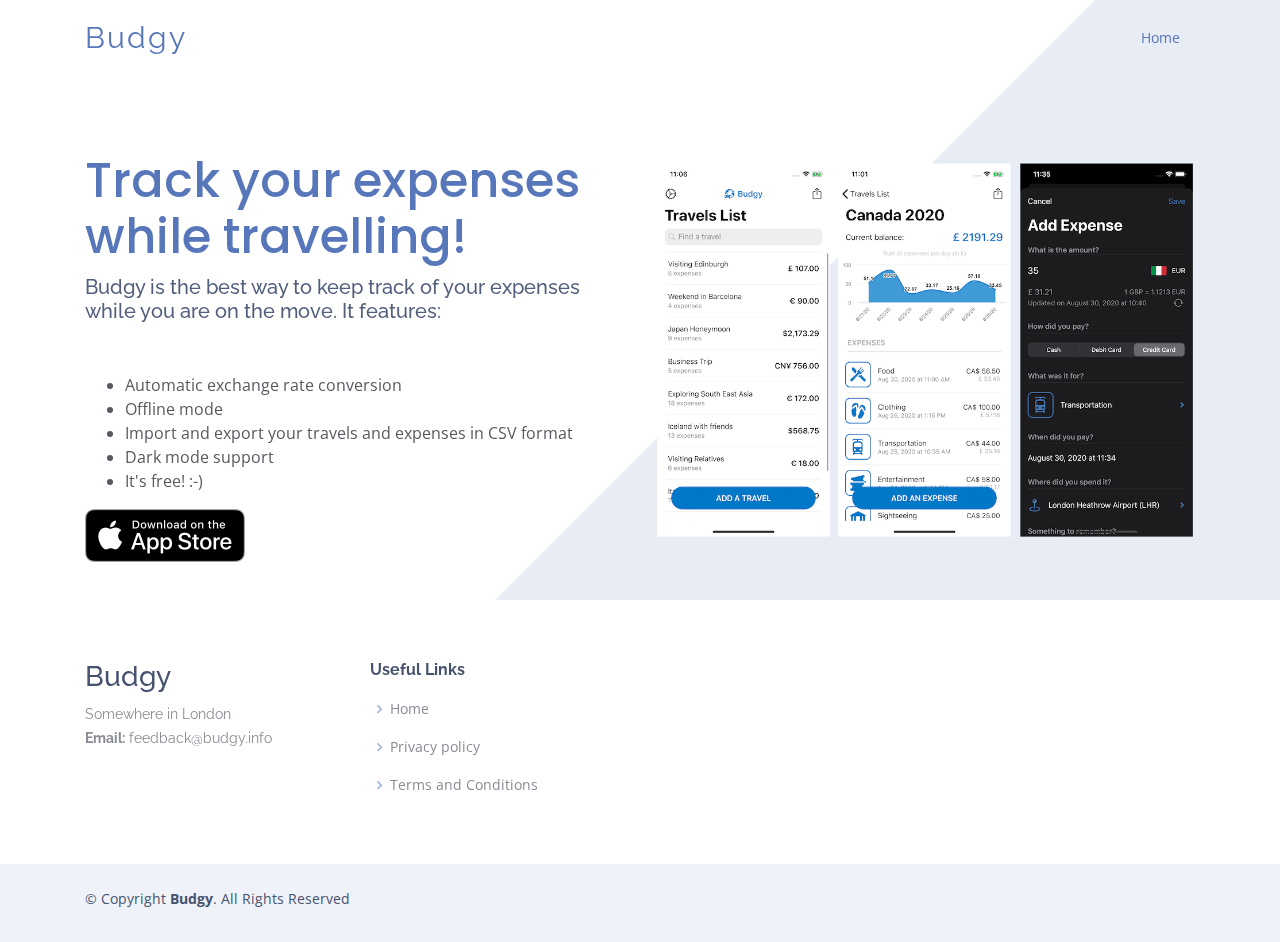
==== index.html @ 6b339374 "Initial commit" ====
<!DOCTYPE html>
<html lang="en">

<head>
  <meta charset="utf-8">
  <meta content="width=device-width, initial-scale=1.0" name="viewport">

  <title>Budgy - Index</title>
  <meta content="" name="description">
  <meta content="" name="keywords">

  <!-- Favicons -->
  <link href="assets/img/favicon.png" rel="icon">
  <link href="assets/img/apple-touch-icon.png" rel="apple-touch-icon">

  <!-- Google Fonts -->
  <link href="https://fonts.googleapis.com/css?family=Open+Sans:300,300i,400,400i,600,600i,700,700i|Raleway:300,300i,400,400i,500,500i,600,600i,700,700i|Poppins:300,300i,400,400i,500,500i,600,600i,700,700i" rel="stylesheet">

  <!-- Vendor CSS Files -->
  <link href="assets/vendor/bootstrap/css/bootstrap.min.css" rel="stylesheet">
  <link href="assets/vendor/icofont/icofont.min.css" rel="stylesheet">
  <link href="assets/vendor/boxicons/css/boxicons.min.css" rel="stylesheet">
  <link href="assets/vendor/owl.carousel/assets/owl.carousel.min.css" rel="stylesheet">
  <link href="assets/vendor/venobox/venobox.css" rel="stylesheet">
  <link href="assets/vendor/aos/aos.css" rel="stylesheet">

  <!-- Template Main CSS File -->
  <link href="assets/css/style.css" rel="stylesheet">
</head>

<body>

  <!-- ======= Header ======= -->
  <header id="header" class="fixed-top  header-transparent ">
    <div class="container d-flex align-items-center">

      <div class="logo mr-auto">
        <h1 class="text-light"><a href="index.html">Budgy</a></h1>
      </div>

      <nav class="nav-menu d-none d-lg-block">
        <ul>
          <li class="active"><a href="index.html">Home</a></li>
        </ul>
      </nav><!-- .nav-menu -->

    </div>
  </header><!-- End Header -->

  <!-- ======= Hero Section ======= -->
  <section id="hero" class="d-flex align-items-center">

    <div class="container">
      <div class="row">
        <div class="col-lg-6 d-lg-flex flex-lg-column justify-content-center align-items-stretch pt-5 pt-lg-0 order-2 order-lg-1" data-aos="fade-up">
          <div>
            <h1>Track your expenses while travelling!</h1>
            <h2>Budgy is the best way to keep track of your expenses while you are on the move. It features:</h2>
            <ul>
              <li>Automatic exchange rate conversion</li>
              <li>Offline mode</li>
              <li>Import and export your travels and expenses in CSV format</li>
              <li>Dark mode support</li>
              <li>It's free! :-)</li>
            </ul>
            <a href="https://apps.apple.com/us/app/id1457443074"><img src="assets/img/app-store.png" class="img-fluid"></a>
          </div>
        </div>
        <div class="col-lg-6 d-lg-flex flex-lg-column align-items-stretch order-1 order-lg-2" data-aos="fade-up">
          <img src="assets/img/hero.png" class="img-fluid" alt="">
        </div>
      </div>
    </div>

  </section><!-- End Hero -->

  <!-- ======= Footer ======= -->
  <footer id="footer">
    <div class="footer-top">
      <div class="container">
        <div class="row">

          <div class="col-lg-3 col-md-6 footer-contact" data-aos="fade-up">
            <h3>Budgy</h3>
            <p>
              Somewhere in London <br>
              <strong>Email:</strong> feedback@budgy.info<br>
            </p>
          </div>

          <div class="col-lg-3 col-md-6 footer-links" data-aos="fade-up" data-aos-delay="100">
            <h4>Useful Links</h4>
            <ul>
              <li><i class="bx bx-chevron-right"></i> <a href="#">Home</a></li>
              <li><i class="bx bx-chevron-right"></i> <a href="./privacy.html">Privacy policy</a></li>
              <li><i class="bx bx-chevron-right"></i> <a href="./terms.html">Terms and Conditions</a></li>
            </ul>
          </div>

        </div>
      </div>
    </div>

    <div class="container py-4">
      <div class="copyright">
        &copy; Copyright <strong><span>Budgy</span></strong>. All Rights Reserved
      </div>
    </div>
  </footer><!-- End Footer -->

  <a href="#" class="back-to-top"><i class="icofont-simple-up"></i></a>

  <!-- Vendor JS Files -->
  <script src="assets/vendor/jquery/jquery.min.js"></script>
  <script src="assets/vendor/bootstrap/js/bootstrap.bundle.min.js"></script>
  <script src="assets/vendor/jquery.easing/jquery.easing.min.js"></script>
  <script src="assets/vendor/php-email-form/validate.js"></script>
  <script src="assets/vendor/owl.carousel/owl.carousel.min.js"></script>
  <script src="assets/vendor/venobox/venobox.min.js"></script>
  <script src="assets/vendor/aos/aos.js"></script>

  <!-- Template Main JS File -->
  <script src="assets/js/main.js"></script>

</body>

</html>
---- assets/vendor/venobox/venobox.css ----
/* ------ venobox.css --------*/
.vbox-overlay *, .vbox-overlay *:before, .vbox-overlay *:after{
    -webkit-backface-visibility: hidden;
    -webkit-box-sizing:border-box;
    -moz-box-sizing:border-box;
    box-sizing:border-box;
}
.vbox-overlay * { 
    -webkit-backface-visibility: visible;
    backface-visibility: visible;
}
.vbox-overlay{
    display: -webkit-flex;
    display: flex;
    -webkit-flex-direction: column;
    flex-direction: column;
    -webkit-justify-content: center;
    justify-content: center;
    -webkit-align-items: center;
    align-items: center;
    position: fixed;
    left: 0;
    top: 0;
    bottom: 0;
    right: 0;
    z-index: 999999;
}

/* ----- navigation ----- */
.vbox-title{
    width: 100%;
    height: 40px;
    float: left;
    text-align: center;
    line-height: 28px;
    font-size: 12px;
    padding: 6px 50px;
    overflow: hidden;
    position: fixed;
    display: none;
    left: 0;
    z-index: 89;
}
.vbox-close{
    cursor: pointer;
    position: fixed;
    top: -1px;
    right: 0;
    width: 50px;
    height: 40px;
    padding: 6px;
    display: block;
    background-position:10px center;
    overflow: hidden;
    font-size: 24px;
    line-height: 1;
    text-align: center;
    z-index: 99;
}
.vbox-left{
    cursor: pointer;
    position: fixed;
    left: 0;
    height: 40px;
    overflow: hidden;
    line-height: 28px;
    font-size: 12px;
    z-index: 99;
    display: flex;
    align-items:center;
}
.vbox-num{
    display: inline-block;
    margin: 6px 0 6px 15px;
}
/* ----- Social share ----- */
.vbox-share{
    line-height: 28px;
    font-size: 12px;
    overflow: hidden;
    position: fixed;
    left: 0;
    z-index: 98;
    display: flex;
    align-items:center;
    justify-content: center;
    width: 100%;
    text-align: center;
}
.vbox-share svg{
    max-height: 28px;
    width: 28px;
    z-index: 10;
    margin-left: 12px;
    margin-top: 6px;
    margin-bottom: 6px;
    vertical-align: middle;
}


/* ----- navigation ARROWS ----- */
.vbox-next, .vbox-prev{
    position: fixed;
    top: 50%;
    margin-top: -15px;
    overflow: hidden;
    cursor: pointer;
    display: block;
    width: 45px;
    height: 45px;
    z-index: 99;
}
.vbox-next span, .vbox-prev span{
    position: relative;
    width: 20px;
    height: 20px;
    border: 2px solid transparent;
    border-top-color: #B6B6B6;
    border-right-color: #B6B6B6;
    text-indent: -100px;
    position: absolute;
    top: 8px;
    display: block;
}
.vbox-prev{
    left: 15px;
}
.vbox-next{
    right: 15px;
}
.vbox-prev span{
    left: 10px;
    -ms-transform: rotate(-135deg);
    -webkit-transform: rotate(-135deg);
    transform: rotate(-135deg);
}
.vbox-next span{
    -ms-transform: rotate(45deg);
    -webkit-transform: rotate(45deg);
    transform: rotate(45deg);
    right: 10px;
}
/* ------- inline window ------ */
.vbox-inline{
    width: 420px;
    height: 315px;
    height: 70vh;
    padding: 10px;
    background: #fff;
    margin: 0 auto;
    overflow: auto;
    text-align: left;
}
/* ------- Video & iFrames window ------ */
.venoframe{
    max-width: 100%;
    width: 100%;
    border: none;
    width: 100%;
    height: 260px;
    height: 70vh;
}
.venoframe.vbvid{
    height: 260px;
}
@media (min-width: 768px) {
    .venoframe, .vbox-inline{
        width: 90%;
        height: 360px;
        height: 70vh;
    }
    .venoframe.vbvid{
        width: 640px;
        height: 360px;
    }
}
@media (min-width: 992px) {
    .venoframe, .vbox-inline{
        max-width: 1200px;
        width: 80%;
        height: 540px;
        height: 70vh;
    }
    .venoframe.vbvid{
        width: 960px;
        height: 540px;
    }
}
/* 
Please do NOT edit this part! 
or at least read this note: http://i.imgur.com/7C0ws9e.gif
*/
.vbox-open{
    overflow: hidden;
}
.vbox-container{
    position: absolute;
    left: 0;
    right: 0;
    top: 0;
    bottom: 0;
    overflow-x: hidden;
    overflow-y: scroll;
    overflow-scrolling: touch;
    -webkit-overflow-scrolling: touch;
    z-index: 20;
    max-height: 100%;

}

.vbox-content{
    text-align: center;
    float: left;
    width: 100%;
    position: relative;
    overflow: hidden;
    padding: 20px 4%;
}
.vbox-container img{
    max-width: 100%;
    height: auto;
}
.vbox-figlio{
    box-shadow: 0 0 12px rgba(0,0,0,0.19), 0 6px 6px rgba(0,0,0,0.23);
    max-width: 100%;
    text-align: initial;
}
img.vbox-figlio{
    -webkit-user-select: none;
-khtml-user-select: none;
-moz-user-select: none;
-o-user-select: none;
user-select: none;
}
.vbox-content.swipe-left{
    margin-left: -200px !important;
}
.vbox-content.swipe-right{
    margin-left: 200px !important;
}
.vbox-animated{
    webkit-transition: margin 300ms ease-out;
    transition: margin 300ms ease-out;
}

/* ---------- preloader ----------
 * SPINKIT 
 * http://tobiasahlin.com/spinkit/
-------------------------------- */
.sk-double-bounce,.sk-rotating-plane{width:40px;height:40px;margin:40px auto}.sk-rotating-plane{background-color:#333;-webkit-animation:sk-rotatePlane 1.2s infinite ease-in-out;animation:sk-rotatePlane 1.2s infinite ease-in-out}@-webkit-keyframes sk-rotatePlane{0%{-webkit-transform:perspective(120px) rotateX(0) rotateY(0);transform:perspective(120px) rotateX(0) rotateY(0)}50%{-webkit-transform:perspective(120px) rotateX(-180.1deg) rotateY(0);transform:perspective(120px) rotateX(-180.1deg) rotateY(0)}100%{-webkit-transform:perspective(120px) rotateX(-180deg) rotateY(-179.9deg);transform:perspective(120px) rotateX(-180deg) rotateY(-179.9deg)}}@keyframes sk-rotatePlane{0%{-webkit-transform:perspective(120px) rotateX(0) rotateY(0);transform:perspective(120px) rotateX(0) rotateY(0)}50%{-webkit-transform:perspective(120px) rotateX(-180.1deg) rotateY(0);transform:perspective(120px) rotateX(-180.1deg) rotateY(0)}100%{-webkit-transform:perspective(120px) rotateX(-180deg) rotateY(-179.9deg);transform:perspective(120px) rotateX(-180deg) rotateY(-179.9deg)}}.sk-double-bounce{position:relative}.sk-double-bounce .sk-child{width:100%;height:100%;border-radius:50%;background-color:#333;opacity:.6;position:absolute;top:0;left:0;-webkit-animation:sk-doubleBounce 2s infinite ease-in-out;animation:sk-doubleBounce 2s infinite ease-in-out}.sk-chasing-dots .sk-child,.sk-spinner-pulse,.sk-three-bounce .sk-child{background-color:#333;border-radius:100%}.sk-double-bounce .sk-double-bounce2{-webkit-animation-delay:-1s;animation-delay:-1s}@-webkit-keyframes sk-doubleBounce{0%,100%{-webkit-transform:scale(0);transform:scale(0)}50%{-webkit-transform:scale(1);transform:scale(1)}}@keyframes sk-doubleBounce{0%,100%{-webkit-transform:scale(0);transform:scale(0)}50%{-webkit-transform:scale(1);transform:scale(1)}}.sk-wave{margin:40px auto;width:50px;height:40px;text-align:center;font-size:10px}.sk-wave .sk-rect{background-color:#333;height:100%;width:6px;display:inline-block;-webkit-animation:sk-waveStretchDelay 1.2s infinite ease-in-out;animation:sk-waveStretchDelay 1.2s infinite ease-in-out}.sk-wave .sk-rect1{-webkit-animation-delay:-1.2s;animation-delay:-1.2s}.sk-wave .sk-rect2{-webkit-animation-delay:-1.1s;animation-delay:-1.1s}.sk-wave .sk-rect3{-webkit-animation-delay:-1s;animation-delay:-1s}.sk-wave .sk-rect4{-webkit-animation-delay:-.9s;animation-delay:-.9s}.sk-wave .sk-rect5{-webkit-animation-delay:-.8s;animation-delay:-.8s}@-webkit-keyframes sk-waveStretchDelay{0%,100%,40%{-webkit-transform:scaleY(.4);transform:scaleY(.4)}20%{-webkit-transform:scaleY(1);transform:scaleY(1)}}@keyframes sk-waveStretchDelay{0%,100%,40%{-webkit-transform:scaleY(.4);transform:scaleY(.4)}20%{-webkit-transform:scaleY(1);transform:scaleY(1)}}.sk-wandering-cubes{margin:40px auto;width:40px;height:40px;position:relative}.sk-wandering-cubes .sk-cube{background-color:#333;width:10px;height:10px;position:absolute;top:0;left:0;-webkit-animation:sk-wanderingCube 1.8s ease-in-out -1.8s infinite both;animation:sk-wanderingCube 1.8s ease-in-out -1.8s infinite both}.sk-chasing-dots,.sk-spinner-pulse{width:40px;height:40px;margin:40px auto}.sk-wandering-cubes .sk-cube2{-webkit-animation-delay:-.9s;animation-delay:-.9s}@-webkit-keyframes sk-wanderingCube{0%{-webkit-transform:rotate(0);transform:rotate(0)}25%{-webkit-transform:translateX(30px) rotate(-90deg) scale(.5);transform:translateX(30px) rotate(-90deg) scale(.5)}50%{-webkit-transform:translateX(30px) translateY(30px) rotate(-179deg);transform:translateX(30px) translateY(30px) rotate(-179deg)}50.1%{-webkit-transform:translateX(30px) translateY(30px) rotate(-180deg);transform:translateX(30px) translateY(30px) rotate(-180deg)}75%{-webkit-transform:translateX(0) translateY(30px) rotate(-270deg) scale(.5);transform:translateX(0) translateY(30px) rotate(-270deg) scale(.5)}100%{-webkit-transform:rotate(-360deg);transform:rotate(-360deg)}}@keyframes sk-wanderingCube{0%{-webkit-transform:rotate(0);transform:rotate(0)}25%{-webkit-transform:translateX(30px) rotate(-90deg) scale(.5);transform:translateX(30px) rotate(-90deg) scale(.5)}50%{-webkit-transform:translateX(30px) translateY(30px) rotate(-179deg);transform:translateX(30px) translateY(30px) rotate(-179deg)}50.1%{-webkit-transform:translateX(30px) translateY(30px) rotate(-180deg);transform:translateX(30px) translateY(30px) rotate(-180deg)}75%{-webkit-transform:translateX(0) translateY(30px) rotate(-270deg) scale(.5);transform:translateX(0) translateY(30px) rotate(-270deg) scale(.5)}100%{-webkit-transform:rotate(-360deg);transform:rotate(-360deg)}}.sk-spinner-pulse{-webkit-animation:sk-pulseScaleOut 1s infinite ease-in-out;animation:sk-pulseScaleOut 1s infinite ease-in-out}@-webkit-keyframes sk-pulseScaleOut{0%{-webkit-transform:scale(0);transform:scale(0)}100%{-webkit-transform:scale(1);transform:scale(1);opacity:0}}@keyframes sk-pulseScaleOut{0%{-webkit-transform:scale(0);transform:scale(0)}100%{-webkit-transform:scale(1);transform:scale(1);opacity:0}}.sk-chasing-dots{position:relative;text-align:center;-webkit-animation:sk-chasingDotsRotate 2s infinite linear;animation:sk-chasingDotsRotate 2s infinite linear}.sk-chasing-dots .sk-child{width:60%;height:60%;display:inline-block;position:absolute;top:0;-webkit-animation:sk-chasingDotsBounce 2s infinite ease-in-out;animation:sk-chasingDotsBounce 2s infinite ease-in-out}.sk-chasing-dots .sk-dot2{top:auto;bottom:0;-webkit-animation-delay:-1s;animation-delay:-1s}@-webkit-keyframes sk-chasingDotsRotate{100%{-webkit-transform:rotate(360deg);transform:rotate(360deg)}}@keyframes sk-chasingDotsRotate{100%{-webkit-transform:rotate(360deg);transform:rotate(360deg)}}@-webkit-keyframes sk-chasingDotsBounce{0%,100%{-webkit-transform:scale(0);transform:scale(0)}50%{-webkit-transform:scale(1);transform:scale(1)}}@keyframes sk-chasingDotsBounce{0%,100%{-webkit-transform:scale(0);transform:scale(0)}50%{-webkit-transform:scale(1);transform:scale(1)}}.sk-three-bounce{margin:40px auto;width:80px;text-align:center}.sk-three-bounce .sk-child{width:20px;height:20px;display:inline-block;-webkit-animation:sk-three-bounce 1.4s ease-in-out 0s infinite both;animation:sk-three-bounce 1.4s ease-in-out 0s infinite both}.sk-circle .sk-child:before,.sk-fading-circle .sk-circle:before{display:block;border-radius:100%;content:'';background-color:#333}.sk-three-bounce .sk-bounce1{-webkit-animation-delay:-.32s;animation-delay:-.32s}.sk-three-bounce .sk-bounce2{-webkit-animation-delay:-.16s;animation-delay:-.16s}@-webkit-keyframes sk-three-bounce{0%,100%,80%{-webkit-transform:scale(0);transform:scale(0)}40%{-webkit-transform:scale(1);transform:scale(1)}}@keyframes sk-three-bounce{0%,100%,80%{-webkit-transform:scale(0);transform:scale(0)}40%{-webkit-transform:scale(1);transform:scale(1)}}.sk-circle{margin:40px auto;width:40px;height:40px;position:relative}.sk-circle .sk-child{width:100%;height:100%;position:absolute;left:0;top:0}.sk-circle .sk-child:before{margin:0 auto;width:15%;height:15%;-webkit-animation:sk-circleBounceDelay 1.2s infinite ease-in-out both;animation:sk-circleBounceDelay 1.2s infinite ease-in-out both}.sk-circle .sk-circle2{-webkit-transform:rotate(30deg);-ms-transform:rotate(30deg);transform:rotate(30deg)}.sk-circle .sk-circle3{-webkit-transform:rotate(60deg);-ms-transform:rotate(60deg);transform:rotate(60deg)}.sk-circle .sk-circle4{-webkit-transform:rotate(90deg);-ms-transform:rotate(90deg);transform:rotate(90deg)}.sk-circle .sk-circle5{-webkit-transform:rotate(120deg);-ms-transform:rotate(120deg);transform:rotate(120deg)}.sk-circle .sk-circle6{-webkit-transform:rotate(150deg);-ms-transform:rotate(150deg);transform:rotate(150deg)}.sk-circle .sk-circle7{-webkit-transform:rotate(180deg);-ms-transform:rotate(180deg);transform:rotate(180deg)}.sk-circle .sk-circle8{-webkit-transform:rotate(210deg);-ms-transform:rotate(210deg);transform:rotate(210deg)}.sk-circle .sk-circle9{-webkit-transform:rotate(240deg);-ms-transform:rotate(240deg);transform:rotate(240deg)}.sk-circle .sk-circle10{-webkit-transform:rotate(270deg);-ms-transform:rotate(270deg);transform:rotate(270deg)}.sk-circle .sk-circle11{-webkit-transform:rotate(300deg);-ms-transform:rotate(300deg);transform:rotate(300deg)}.sk-circle .sk-circle12{-webkit-transform:rotate(330deg);-ms-transform:rotate(330deg);transform:rotate(330deg)}.sk-circle .sk-circle2:before{-webkit-animation-delay:-1.1s;animation-delay:-1.1s}.sk-circle .sk-circle3:before{-webkit-animation-delay:-1s;animation-delay:-1s}.sk-circle .sk-circle4:before{-webkit-animation-delay:-.9s;animation-delay:-.9s}.sk-circle .sk-circle5:before{-webkit-animation-delay:-.8s;animation-delay:-.8s}.sk-circle .sk-circle6:before{-webkit-animation-delay:-.7s;animation-delay:-.7s}.sk-circle .sk-circle7:before{-webkit-animation-delay:-.6s;animation-delay:-.6s}.sk-circle .sk-circle8:before{-webkit-animation-delay:-.5s;animation-delay:-.5s}.sk-circle .sk-circle9:before{-webkit-animation-delay:-.4s;animation-delay:-.4s}.sk-circle .sk-circle10:before{-webkit-animation-delay:-.3s;animation-delay:-.3s}.sk-circle .sk-circle11:before{-webkit-animation-delay:-.2s;animation-delay:-.2s}.sk-circle .sk-circle12:before{-webkit-animation-delay:-.1s;animation-delay:-.1s}@-webkit-keyframes sk-circleBounceDelay{0%,100%,80%{-webkit-transform:scale(0);transform:scale(0)}40%{-webkit-transform:scale(1);transform:scale(1)}}@keyframes sk-circleBounceDelay{0%,100%,80%{-webkit-transform:scale(0);transform:scale(0)}40%{-webkit-transform:scale(1);transform:scale(1)}}.sk-cube-grid{width:40px;height:40px;margin:40px auto}.sk-cube-grid .sk-cube{width:33.33%;height:33.33%;background-color:#333;float:left;-webkit-animation:sk-cubeGridScaleDelay 1.3s infinite ease-in-out;animation:sk-cubeGridScaleDelay 1.3s infinite ease-in-out}.sk-cube-grid .sk-cube1{-webkit-animation-delay:.2s;animation-delay:.2s}.sk-cube-grid .sk-cube2{-webkit-animation-delay:.3s;animation-delay:.3s}.sk-cube-grid .sk-cube3{-webkit-animation-delay:.4s;animation-delay:.4s}.sk-cube-grid .sk-cube4{-webkit-animation-delay:.1s;animation-delay:.1s}.sk-cube-grid .sk-cube5{-webkit-animation-delay:.2s;animation-delay:.2s}.sk-cube-grid .sk-cube6{-webkit-animation-delay:.3s;animation-delay:.3s}.sk-cube-grid .sk-cube7{-webkit-animation-delay:0ms;animation-delay:0ms}.sk-cube-grid .sk-cube8{-webkit-animation-delay:.1s;animation-delay:.1s}.sk-cube-grid .sk-cube9{-webkit-animation-delay:.2s;animation-delay:.2s}@-webkit-keyframes sk-cubeGridScaleDelay{0%,100%,70%{-webkit-transform:scale3D(1,1,1);transform:scale3D(1,1,1)}35%{-webkit-transform:scale3D(0,0,1);transform:scale3D(0,0,1)}}@keyframes sk-cubeGridScaleDelay{0%,100%,70%{-webkit-transform:scale3D(1,1,1);transform:scale3D(1,1,1)}35%{-webkit-transform:scale3D(0,0,1);transform:scale3D(0,0,1)}}.sk-fading-circle{margin:40px auto;width:40px;height:40px;position:relative}.sk-fading-circle .sk-circle{width:100%;height:100%;position:absolute;left:0;top:0}.sk-fading-circle .sk-circle:before{margin:0 auto;width:15%;height:15%;-webkit-animation:sk-circleFadeDelay 1.2s infinite ease-in-out both;animation:sk-circleFadeDelay 1.2s infinite ease-in-out both}.sk-fading-circle .sk-circle2{-webkit-transform:rotate(30deg);-ms-transform:rotate(30deg);transform:rotate(30deg)}.sk-fading-circle .sk-circle3{-webkit-transform:rotate(60deg);-ms-transform:rotate(60deg);transform:rotate(60deg)}.sk-fading-circle .sk-circle4{-webkit-transform:rotate(90deg);-ms-transform:rotate(90deg);transform:rotate(90deg)}.sk-fading-circle .sk-circle5{-webkit-transform:rotate(120deg);-ms-transform:rotate(120deg);transform:rotate(120deg)}.sk-fading-circle .sk-circle6{-webkit-transform:rotate(150deg);-ms-transform:rotate(150deg);transform:rotate(150deg)}.sk-fading-circle .sk-circle7{-webkit-transform:rotate(180deg);-ms-transform:rotate(180deg);transform:rotate(180deg)}.sk-fading-circle .sk-circle8{-webkit-transform:rotate(210deg);-ms-transform:rotate(210deg);transform:rotate(210deg)}.sk-fading-circle .sk-circle9{-webkit-transform:rotate(240deg);-ms-transform:rotate(240deg);transform:rotate(240deg)}.sk-fading-circle .sk-circle10{-webkit-transform:rotate(270deg);-ms-transform:rotate(270deg);transform:rotate(270deg)}.sk-fading-circle .sk-circle11{-webkit-transform:rotate(300deg);-ms-transform:rotate(300deg);transform:rotate(300deg)}.sk-fading-circle .sk-circle12{-webkit-transform:rotate(330deg);-ms-transform:rotate(330deg);transform:rotate(330deg)}.sk-fading-circle .sk-circle2:before{-webkit-animation-delay:-1.1s;animation-delay:-1.1s}.sk-fading-circle .sk-circle3:before{-webkit-animation-delay:-1s;animation-delay:-1s}.sk-fading-circle .sk-circle4:before{-webkit-animation-delay:-.9s;animation-delay:-.9s}.sk-fading-circle .sk-circle5:before{-webkit-animation-delay:-.8s;animation-delay:-.8s}.sk-fading-circle .sk-circle6:before{-webkit-animation-delay:-.7s;animation-delay:-.7s}.sk-fading-circle .sk-circle7:before{-webkit-animation-delay:-.6s;animation-delay:-.6s}.sk-fading-circle .sk-circle8:before{-webkit-animation-delay:-.5s;animation-delay:-.5s}.sk-fading-circle .sk-circle9:before{-webkit-animation-delay:-.4s;animation-delay:-.4s}.sk-fading-circle .sk-circle10:before{-webkit-animation-delay:-.3s;animation-delay:-.3s}.sk-fading-circle .sk-circle11:before{-webkit-animation-delay:-.2s;animation-delay:-.2s}.sk-fading-circle .sk-circle12:before{-webkit-animation-delay:-.1s;animation-delay:-.1s}@-webkit-keyframes sk-circleFadeDelay{0%,100%,39%{opacity:0}40%{opacity:1}}@keyframes sk-circleFadeDelay{0%,100%,39%{opacity:0}40%{opacity:1}}.sk-folding-cube{margin:40px auto;width:40px;height:40px;position:relative;-webkit-transform:rotateZ(45deg);transform:rotateZ(45deg)}.sk-folding-cube .sk-cube{float:left;width:50%;height:50%;position:relative;-webkit-transform:scale(1.1);-ms-transform:scale(1.1);transform:scale(1.1)}.sk-folding-cube .sk-cube:before{content:'';position:absolute;top:0;left:0;width:100%;height:100%;background-color:#333;-webkit-animation:sk-foldCubeAngle 2.4s infinite linear both;animation:sk-foldCubeAngle 2.4s infinite linear both;-webkit-transform-origin:100% 100%;-ms-transform-origin:100% 100%;transform-origin:100% 100%}.sk-folding-cube .sk-cube2{-webkit-transform:scale(1.1) rotateZ(90deg);transform:scale(1.1) rotateZ(90deg)}.sk-folding-cube .sk-cube3{-webkit-transform:scale(1.1) rotateZ(180deg);transform:scale(1.1) rotateZ(180deg)}.sk-folding-cube .sk-cube4{-webkit-transform:scale(1.1) rotateZ(270deg);transform:scale(1.1) rotateZ(270deg)}.sk-folding-cube .sk-cube2:before{-webkit-animation-delay:.3s;animation-delay:.3s}.sk-folding-cube .sk-cube3:before{-webkit-animation-delay:.6s;animation-delay:.6s}.sk-folding-cube .sk-cube4:before{-webkit-animation-delay:.9s;animation-delay:.9s}@-webkit-keyframes sk-foldCubeAngle{0%,10%{-webkit-transform:perspective(140px) rotateX(-180deg);transform:perspective(140px) rotateX(-180deg);opacity:0}25%,75%{-webkit-transform:perspective(140px) rotateX(0);transform:perspective(140px) rotateX(0);opacity:1}100%,90%{-webkit-transform:perspective(140px) rotateY(180deg);transform:perspective(140px) rotateY(180deg);opacity:0}}@keyframes sk-foldCubeAngle{0%,10%{-webkit-transform:perspective(140px) rotateX(-180deg);transform:perspective(140px) rotateX(-180deg);opacity:0}25%,75%{-webkit-transform:perspective(140px) rotateX(0);transform:perspective(140px) rotateX(0);opacity:1}100%,90%{-webkit-transform:perspective(140px) rotateY(180deg);transform:perspective(140px) rotateY(180deg);opacity:0}}
---- assets/css/style.css ----
/*--------------------------------------------------------------
# General
--------------------------------------------------------------*/
body {
  font-family: "Open Sans", sans-serif;
  color: #585a61;
}

a {
  color: #5777ba;
}

a:hover {
  color: #7b94c9;
  text-decoration: none;
}

h1, h2, h3, h4, h5, h6 {
  font-family: "Raleway", sans-serif;
}

/*--------------------------------------------------------------
# Back to top button
--------------------------------------------------------------*/
.back-to-top {
  position: fixed;
  display: none;
  width: 40px;
  height: 40px;
  border-radius: 50px;
  right: 15px;
  bottom: 15px;
  background: #5777ba;
  color: #fff;
  transition: display 0.5s ease-in-out;
  z-index: 99999;
}

.back-to-top i {
  font-size: 24px;
  position: absolute;
  top: 7px;
  left: 8px;
}

.back-to-top:hover {
  color: #fff;
  background: #748ec6;
  transition: background 0.2s ease-in-out;
}

#main {
  margin-top: 75px;
}

/*--------------------------------------------------------------
# Header
--------------------------------------------------------------*/
#header {
  transition: all 0.5s;
  z-index: 997;
  transition: all 0.5s;
  padding: 15px 0;
  background: rgba(255, 255, 255, 0.95);
}

#header.header-transparent {
  background: transparent;
}

#header.header-scrolled {
  background: rgba(255, 255, 255, 0.95);
  box-shadow: 0px 2px 15px rgba(0, 0, 0, 0.1);
}

#header .logo h1 {
  font-size: 30px;
  margin: 0;
  padding: 6px 0;
  line-height: 1;
  font-weight: 400;
  letter-spacing: 2px;
}

#header .logo h1 a, #header .logo h1 a:hover {
  color: #5777ba;
  text-decoration: none;
}

#header .logo img {
  padding: 6px 0;
  margin: 0;
  max-height: 40px;
}

/*--------------------------------------------------------------
# Navigation Menu
--------------------------------------------------------------*/
/* Desktop Navigation */
.nav-menu, .nav-menu * {
  margin: 0;
  padding: 0;
  list-style: none;
}

.nav-menu > ul > li {
  position: relative;
  white-space: nowrap;
  float: left;
}

.nav-menu a {
  display: block;
  position: relative;
  color: #47536e;
  padding: 12px 15px;
  transition: 0.3s;
  font-size: 14px;
  font-family: "Open Sans", sans-serif;
}

.nav-menu a:hover, .nav-menu .active > a, .nav-menu li:hover > a {
  color: #5777ba;
  text-decoration: none;
}

.nav-menu .get-started a {
  background: #5777ba;
  color: #fff;
  border-radius: 50px;
  margin: 0 15px;
  padding: 10px 25px;
}

.nav-menu .get-started a:hover {
  background: #748ec6;
  color: #fff;
}

.nav-menu .drop-down ul {
  display: block;
  position: absolute;
  left: 0;
  top: calc(100% - 30px);
  z-index: 99;
  opacity: 0;
  visibility: hidden;
  padding: 10px 0;
  background: #fff;
  box-shadow: 0px 0px 30px rgba(127, 137, 161, 0.25);
  transition: ease all 0.3s;
}

.nav-menu .drop-down:hover > ul {
  opacity: 1;
  top: 100%;
  visibility: visible;
}

.nav-menu .drop-down li {
  min-width: 180px;
  position: relative;
}

.nav-menu .drop-down ul a {
  padding: 10px 20px;
  font-size: 14px;
  font-weight: 500;
  text-transform: none;
  color: #233355;
}

.nav-menu .drop-down ul a:hover, .nav-menu .drop-down ul .active > a, .nav-menu .drop-down ul li:hover > a {
  color: #5777ba;
}

.nav-menu .drop-down > a:after {
  content: "\ea99";
  font-family: IcoFont;
  padding-left: 5px;
}

.nav-menu .drop-down .drop-down ul {
  top: 0;
  left: calc(100% - 30px);
}

.nav-menu .drop-down .drop-down:hover > ul {
  opacity: 1;
  top: 0;
  left: 100%;
}

.nav-menu .drop-down .drop-down > a {
  padding-right: 35px;
}

.nav-menu .drop-down .drop-down > a:after {
  content: "\eaa0";
  font-family: IcoFont;
  position: absolute;
  right: 15px;
}

@media (max-width: 1366px) {
  .nav-menu .drop-down .drop-down ul {
    left: -90%;
  }
  .nav-menu .drop-down .drop-down:hover > ul {
    left: -100%;
  }
  .nav-menu .drop-down .drop-down > a:after {
    content: "\ea9d";
  }
}

/* Mobile Navigation */
.mobile-nav-toggle {
  position: fixed;
  right: 15px;
  top: 22px;
  z-index: 9998;
  border: 0;
  background: none;
  font-size: 24px;
  transition: all 0.4s;
  outline: none !important;
  line-height: 1;
  cursor: pointer;
  text-align: right;
}

.mobile-nav-toggle i {
  color: #5777ba;
}

.mobile-nav {
  position: fixed;
  top: 55px;
  right: 15px;
  bottom: 15px;
  left: 15px;
  z-index: 9999;
  overflow-y: auto;
  background: #fff;
  transition: ease-in-out 0.2s;
  opacity: 0;
  visibility: hidden;
  border-radius: 10px;
  padding: 10px 0;
}

.mobile-nav * {
  margin: 0;
  padding: 0;
  list-style: none;
}

.mobile-nav a {
  display: block;
  position: relative;
  color: #47536e;
  padding: 10px 20px;
  font-weight: 500;
  outline: none;
}

.mobile-nav a:hover, .mobile-nav .active > a, .mobile-nav li:hover > a {
  color: #5777ba;
  text-decoration: none;
}

.mobile-nav .drop-down > a:after {
  content: "\ea99";
  font-family: IcoFont;
  padding-left: 10px;
  position: absolute;
  right: 15px;
}

.mobile-nav .active.drop-down > a:after {
  content: "\eaa1";
}

.mobile-nav .drop-down > a {
  padding-right: 35px;
}

.mobile-nav .drop-down ul {
  display: none;
  overflow: hidden;
}

.mobile-nav .drop-down li {
  padding-left: 20px;
}

.mobile-nav-overly {
  width: 100%;
  height: 100%;
  z-index: 9997;
  top: 0;
  left: 0;
  position: fixed;
  background: rgba(35, 51, 85, 0.7);
  overflow: hidden;
  display: none;
  transition: ease-in-out 0.2s;
}

.mobile-nav-active {
  overflow: hidden;
}

.mobile-nav-active .mobile-nav {
  opacity: 1;
  visibility: visible;
}

.mobile-nav-active .mobile-nav-toggle i {
  color: #fff;
}

/*--------------------------------------------------------------
# Hero Section
--------------------------------------------------------------*/
#hero {
  width: 100%;
  position: relative;
  overflow: hidden;
  padding: 140px 0 100px 0;
  margin-bottom: -75px;
}

#hero::before {
  content: '';
  position: absolute;
  right: -100%;
  top: 20%;
  width: 250%;
  height: 200%;
  z-index: -1;
  background-color: #e8ecf5;
  transform: skewY(135deg);
}

#hero h1 {
  margin: 0 0 10px 0;
  font-size: 48px;
  font-weight: 500;
  line-height: 56px;
  color: #5777ba;
  font-family: "Poppins", sans-serif;
}

#hero h2 {
  color: #515f7d;
  margin-bottom: 50px;
  font-size: 20px;
}

#hero .download-btn {
  font-family: "Raleway", sans-serif;
  font-weight: 500;
  font-size: 15px;
  display: inline-block;
  padding: 8px 24px 10px 46px;
  border-radius: 3px;
  transition: 0.5s;
  color: #fff;
  background: #47536e;
  position: relative;
}

#hero .download-btn:hover {
  background: #5777ba;
}

#hero .download-btn i {
  font-size: 20px;
  position: absolute;
  left: 18px;
  top: 8.5px;
}

#hero .download-btn + .download-btn {
  margin-left: 20px;
}

@media (max-width: 991px) {
  #hero {
    text-align: center;
  }
  #hero .download-btn + .download-btn {
    margin: 0 10px;
  }
  #hero .hero-img {
    text-align: center;
  }
  #hero .hero-img img {
    width: 60%;
  }
}

@media (max-width: 768px) {
  #hero h1 {
    font-size: 28px;
    line-height: 36px;
  }
  #hero h2 {
    font-size: 18px;
    line-height: 24px;
    margin-bottom: 30px;
  }
  #hero .hero-img img {
    width: 70%;
  }
}

@media (max-width: 575px) {
  #hero .hero-img img {
    width: 80%;
  }
}

/*--------------------------------------------------------------
# Sections General
--------------------------------------------------------------*/
section {
  padding: 60px 0;
  overflow: hidden;
}

.section-bg {
  background-color: #f2f5fa;
}

.section-title {
  text-align: center;
  padding-bottom: 30px;
}

.section-title h2 {
  font-size: 32px;
  font-weight: 400;
  margin-bottom: 20px;
  padding-bottom: 0;
  color: #5777ba;
  font-family: "Poppins", sans-serif;
}

.section-title p {
  margin-bottom: 0;
}

/*--------------------------------------------------------------
# Breadcrumbs
--------------------------------------------------------------*/
.breadcrumbs {
  padding: 15px 0;
  background-color: #f6f8fb;
  min-height: 40px;
}

.breadcrumbs h2 {
  font-size: 24px;
  font-weight: 300;
}

.breadcrumbs ol {
  display: flex;
  flex-wrap: wrap;
  list-style: none;
  padding: 0;
  margin: 0;
  font-size: 14px;
}

.breadcrumbs ol li + li {
  padding-left: 10px;
}

.breadcrumbs ol li + li::before {
  display: inline-block;
  padding-right: 10px;
  color: #6c757d;
  content: "/";
}

@media (max-width: 768px) {
  .breadcrumbs .d-flex {
    display: block !important;
  }
  .breadcrumbs ol {
    display: block;
  }
  .breadcrumbs ol li {
    display: inline-block;
  }
}

/*--------------------------------------------------------------
# App Features
--------------------------------------------------------------*/
.features .content {
  padding: 30px 0;
}

.features .content .icon-box {
  margin-top: 25px;
}

.features .content .icon-box h4 {
  font-size: 20px;
  font-weight: 700;
  margin: 5px 0 10px 60px;
}

.features .content .icon-box i {
  font-size: 48px;
  float: left;
  color: #5777ba;
}

.features .content .icon-box p {
  font-size: 15px;
  color: #979aa1;
  margin-left: 60px;
}

@media (max-width: 991px) {
  .features .image {
    text-align: center;
  }
  .features .image img {
    max-width: 80%;
  }
}

@media (max-width: 667px) {
  .features .image img {
    max-width: 100%;
  }
}

/*--------------------------------------------------------------
# Details
--------------------------------------------------------------*/
.details .content + .content {
  margin-top: 100px;
}

.details .content h3 {
  font-weight: 700;
  font-size: 32px;
  color: #47536e;
}

.details .content ul {
  list-style: none;
  padding: 0;
}

.details .content ul li {
  padding-bottom: 10px;
}

.details .content ul i {
  font-size: 20px;
  padding-right: 4px;
  color: #5777ba;
}

.details .content p:last-child {
  margin-bottom: 0;
}

/*--------------------------------------------------------------
# Gallery
--------------------------------------------------------------*/
.gallery {
  overflow: hidden;
}

.gallery .owl-nav, .gallery .owl-dots {
  margin-top: 40px;
  text-align: center;
}

.gallery .owl-item {
  transition: 0.3s ease-in-out;
}

.gallery .owl-dot {
  display: inline-block;
  margin: 0 5px;
  width: 12px;
  height: 12px;
  border-radius: 50%;
  background-color: #eff2f8 !important;
}

.gallery .owl-dot.active {
  background-color: #5777ba !important;
}

.gallery .gallery-carousel {
  padding-top: 30px;
}

.gallery .gallery-carousel .owl-stage-outer {
  overflow: visible;
}

@media (min-width: 992px) {
  .gallery .gallery-carousel .center {
    border: 6px solid #5777ba;
    padding: 4px;
    background: #fff;
    z-index: 1;
    transform: scale(1.2);
    margin-top: 10px;
    border-radius: 25px;
  }
}

/*--------------------------------------------------------------
# Testimonials
--------------------------------------------------------------*/
.testimonials .testimonial-wrap {
  padding-left: 50px;
}

.testimonials .testimonial-item {
  box-sizing: content-box;
  padding: 30px 30px 30px 60px;
  margin: 30px 15px;
  min-height: 200px;
  box-shadow: 0px 2px 12px rgba(0, 0, 0, 0.08);
  position: relative;
  background: #fff;
}

.testimonials .testimonial-item .testimonial-img {
  width: 90px;
  border-radius: 10px;
  border: 6px solid #fff;
  position: absolute;
  left: -45px;
}

.testimonials .testimonial-item h3 {
  font-size: 18px;
  font-weight: bold;
  margin: 10px 0 5px 0;
  color: #111;
}

.testimonials .testimonial-item h4 {
  font-size: 14px;
  color: #999;
  margin: 0;
}

.testimonials .testimonial-item .quote-icon-left, .testimonials .testimonial-item .quote-icon-right {
  color: #e8ecf5;
  font-size: 26px;
}

.testimonials .testimonial-item .quote-icon-left {
  display: inline-block;
  left: -5px;
  position: relative;
}

.testimonials .testimonial-item .quote-icon-right {
  display: inline-block;
  right: -5px;
  position: relative;
  top: 10px;
}

.testimonials .testimonial-item p {
  font-style: italic;
  margin: 15px auto 15px auto;
}

.testimonials .owl-nav, .testimonials .owl-dots {
  margin-top: 5px;
  text-align: center;
}

.testimonials .owl-dot {
  display: inline-block;
  margin: 0 5px;
  width: 12px;
  height: 12px;
  border-radius: 50%;
  background-color: #ddd !important;
}

.testimonials .owl-dot.active {
  background-color: #5777ba !important;
}

@media (max-width: 767px) {
  .testimonials .testimonial-wrap {
    padding-left: 0;
  }
  .testimonials .testimonial-item {
    padding: 30px;
    margin: 15px;
  }
  .testimonials .testimonial-item .testimonial-img {
    position: static;
    left: auto;
  }
}

/*--------------------------------------------------------------
# Pricing
--------------------------------------------------------------*/
.pricing .row {
  padding-top: 40px;
}

.pricing .box {
  padding: 40px;
  margin-bottom: 30px;
  box-shadow: 0px 0px 30px rgba(73, 78, 92, 0.15);
  background: #fff;
  text-align: center;
}

.pricing h3 {
  font-weight: 300;
  margin-bottom: 15px;
  font-size: 28px;
}

.pricing h4 {
  font-size: 46px;
  color: #5777ba;
  font-weight: 400;
  font-family: "Open Sans", sans-serif;
  margin-bottom: 25px;
}

.pricing h4 span {
  color: #bababa;
  font-size: 18px;
  display: block;
}

.pricing ul {
  padding: 0;
  list-style: none;
  color: #999;
  text-align: left;
  line-height: 20px;
}

.pricing ul li {
  padding-bottom: 12px;
}

.pricing ul i {
  color: #5777ba;
  font-size: 18px;
  padding-right: 4px;
}

.pricing ul .na {
  color: #ccc;
}

.pricing ul .na i {
  color: #ccc;
}

.pricing ul .na span {
  text-decoration: line-through;
}

.pricing .get-started-btn {
  background: #47536e;
  display: inline-block;
  padding: 6px 30px;
  border-radius: 20px;
  color: #fff;
  transition: none;
  font-size: 14px;
  font-weight: 400;
  font-family: "Raleway", sans-serif;
  transition: 0.3s;
}

.pricing .get-started-btn:hover {
  background: #5777ba;
}

.pricing .featured {
  z-index: 10;
  margin: -30px -5px 0 -5px;
}

.pricing .featured .get-started-btn {
  background: #5777ba;
}

.pricing .featured .get-started-btn:hover {
  background: #748ec6;
}

@media (max-width: 992px) {
  .pricing .box {
    max-width: 60%;
    margin: 0 auto 30px auto;
  }
}

@media (max-width: 767px) {
  .pricing .box {
    max-width: 80%;
    margin: 0 auto 30px auto;
  }
}

@media (max-width: 420px) {
  .pricing .box {
    max-width: 100%;
    margin: 0 auto 30px auto;
  }
}

/*--------------------------------------------------------------
# Frequently Asked Questions
--------------------------------------------------------------*/
.faq .accordion-list {
  padding: 0 100px;
}

.faq .accordion-list ul {
  padding: 0;
  list-style: none;
}

.faq .accordion-list li + li {
  margin-top: 15px;
}

.faq .accordion-list li {
  padding: 20px;
  background: #fff;
  border-radius: 4px;
  position: relative;
}

.faq .accordion-list a {
  display: block;
  position: relative;
  font-family: "Poppins", sans-serif;
  font-size: 16px;
  line-height: 24px;
  font-weight: 500;
  padding: 0 30px;
  outline: none;
}

.faq .accordion-list .icon-help {
  font-size: 24px;
  position: absolute;
  right: 0;
  left: 20px;
  color: #b1c0df;
}

.faq .accordion-list .icon-show, .faq .accordion-list .icon-close {
  font-size: 24px;
  position: absolute;
  right: 0;
  top: 0;
}

.faq .accordion-list p {
  margin-bottom: 0;
  padding: 10px 0 0 0;
}

.faq .accordion-list .icon-show {
  display: none;
}

.faq .accordion-list a.collapsed {
  color: #343a40;
}

.faq .accordion-list a.collapsed:hover {
  color: #5777ba;
}

.faq .accordion-list a.collapsed .icon-show {
  display: inline-block;
}

.faq .accordion-list a.collapsed .icon-close {
  display: none;
}

@media (max-width: 1200px) {
  .faq .accordion-list {
    padding: 0;
  }
}

/*--------------------------------------------------------------
# Contact
--------------------------------------------------------------*/
.contact .info {
  padding: 20px 40px;
  background: #f1f3f6;
  color: #47536e;
  text-align: center;
  border: 1px solid #fff;
}

.contact .info i {
  font-size: 48px;
  color: #9fb2d8;
  margin-bottom: 15px;
}

.contact .info h4 {
  padding: 0;
  margin: 0 0 10px 0;
  font-size: 16px;
  font-weight: 600;
  text-transform: uppercase;
  font-family: "Poppins", sans-serif;
}

.contact .info p {
  font-size: 15px;
}

.contact .php-email-form {
  width: 100%;
}

.contact .php-email-form .validate {
  display: none;
  color: red;
  margin: 0;
  font-weight: 400;
  font-size: 13px;
}

.contact .php-email-form .error-message {
  display: none;
  color: #fff;
  background: #ed3c0d;
  text-align: left;
  padding: 15px;
  font-weight: 600;
}

.contact .php-email-form .error-message br + br {
  margin-top: 25px;
}

.contact .php-email-form .sent-message {
  display: none;
  color: #fff;
  background: #18d26e;
  text-align: center;
  padding: 15px;
  font-weight: 600;
}

.contact .php-email-form .loading {
  display: none;
  background: #fff;
  text-align: center;
  padding: 15px;
}

.contact .php-email-form .loading:before {
  content: "";
  display: inline-block;
  border-radius: 50%;
  width: 24px;
  height: 24px;
  margin: 0 10px -6px 0;
  border: 3px solid #18d26e;
  border-top-color: #eee;
  -webkit-animation: animate-loading 1s linear infinite;
  animation: animate-loading 1s linear infinite;
}

.contact .php-email-form label {
  font-family: "Poppins", sans-serif;
  margin-bottom: 5px;
  color: #8a8c95;
}

.contact .php-email-form input, .contact .php-email-form textarea {
  border-radius: 0;
  box-shadow: none;
  font-size: 14px;
}

.contact .php-email-form input::focus, .contact .php-email-form textarea::focus {
  background-color: #5777ba;
}

.contact .php-email-form input {
  padding: 20px 15px;
}

.contact .php-email-form textarea {
  padding: 12px 15px;
}

.contact .php-email-form button[type="submit"] {
  background: #fff;
  border: 2px solid #5777ba;
  padding: 10px 24px;
  color: #5777ba;
  transition: 0.4s;
  border-radius: 50px;
  margin-top: 5px;
}

.contact .php-email-form button[type="submit"]:hover {
  background: #5777ba;
  color: #fff;
}

@media (max-width: 1024px) {
  .contact .php-email-form {
    padding: 30px 15px 15px 15px;
  }
}

@media (max-width: 768px) {
  .contact .php-email-form {
    padding: 15px 0 0 0;
  }
}

@-webkit-keyframes animate-loading {
  0% {
    transform: rotate(0deg);
  }
  100% {
    transform: rotate(360deg);
  }
}

@keyframes animate-loading {
  0% {
    transform: rotate(0deg);
  }
  100% {
    transform: rotate(360deg);
  }
}

/*--------------------------------------------------------------
# Footer
--------------------------------------------------------------*/
#footer {
  background: #fff;
  padding: 0 0 30px 0;
  color: #47536e;
  font-size: 14px;
  background: #eff2f8;
}

#footer .footer-newsletter {
  padding: 50px 0;
  background: #eff2f8;
  text-align: center;
  font-size: 15px;
}

#footer .footer-newsletter h4 {
  font-size: 24px;
  margin: 0 0 20px 0;
  padding: 0;
  line-height: 1;
  font-weight: 600;
  color: #47536e;
}

#footer .footer-newsletter form {
  margin-top: 30px;
  background: #fff;
  padding: 6px 10px;
  position: relative;
  border-radius: 50px;
  box-shadow: 0px 2px 15px rgba(0, 0, 0, 0.1);
  text-align: left;
}

#footer .footer-newsletter form input[type="email"] {
  border: 0;
  padding: 4px 8px;
  width: calc(100% - 100px);
}

#footer .footer-newsletter form input[type="submit"] {
  position: absolute;
  top: 0;
  right: 0;
  bottom: 0;
  border: 0;
  background: none;
  font-size: 16px;
  padding: 0 20px;
  background: #5777ba;
  color: #fff;
  transition: 0.3s;
  border-radius: 50px;
  box-shadow: 0px 2px 15px rgba(0, 0, 0, 0.1);
}

#footer .footer-newsletter form input[type="submit"]:hover {
  background: #415f9d;
}

#footer .footer-top {
  padding: 60px 0 30px 0;
  background: #fff;
}

#footer .footer-top .footer-contact {
  margin-bottom: 30px;
}

#footer .footer-top .footer-contact h4 {
  font-size: 22px;
  margin: 0 0 30px 0;
  padding: 2px 0 2px 0;
  line-height: 1;
  font-weight: 700;
  color: #47536e;
}

#footer .footer-top .footer-contact p {
  font-size: 14px;
  line-height: 24px;
  margin-bottom: 0;
  font-family: "Raleway", sans-serif;
  color: #8a8c95;
}

#footer .footer-top h4 {
  font-size: 16px;
  font-weight: bold;
  color: #47536e;
  position: relative;
  padding-bottom: 12px;
}

#footer .footer-top .footer-links {
  margin-bottom: 30px;
}

#footer .footer-top .footer-links ul {
  list-style: none;
  padding: 0;
  margin: 0;
}

#footer .footer-top .footer-links ul i {
  padding-right: 2px;
  color: #9fb2d8;
  font-size: 18px;
  line-height: 1;
}

#footer .footer-top .footer-links ul li {
  padding: 10px 0;
  display: flex;
  align-items: center;
}

#footer .footer-top .footer-links ul li:first-child {
  padding-top: 0;
}

#footer .footer-top .footer-links ul a {
  color: #8a8c95;
  transition: 0.3s;
  display: inline-block;
  line-height: 1;
}

#footer .footer-top .footer-links ul a:hover {
  text-decoration: none;
  color: #5777ba;
}

#footer .footer-top .social-links a {
  font-size: 18px;
  display: inline-block;
  background: #5777ba;
  color: #fff;
  line-height: 1;
  padding: 8px 0;
  margin-right: 4px;
  border-radius: 50%;
  text-align: center;
  width: 36px;
  height: 36px;
  transition: 0.3s;
}

#footer .footer-top .social-links a:hover {
  background: #27282c;
  color: #fff;
  text-decoration: none;
}

#footer .copyright {
  text-align: center;
  float: left;
  color: #47536e;
}

#footer .credits {
  float: right;
  text-align: center;
  font-size: 13px;
  color: #47536e;
}

@media (max-width: 768px) {
  #footer .copyright, #footer .credits {
    float: none;
    text-align: center;
    padding: 5px 0;
  }
}
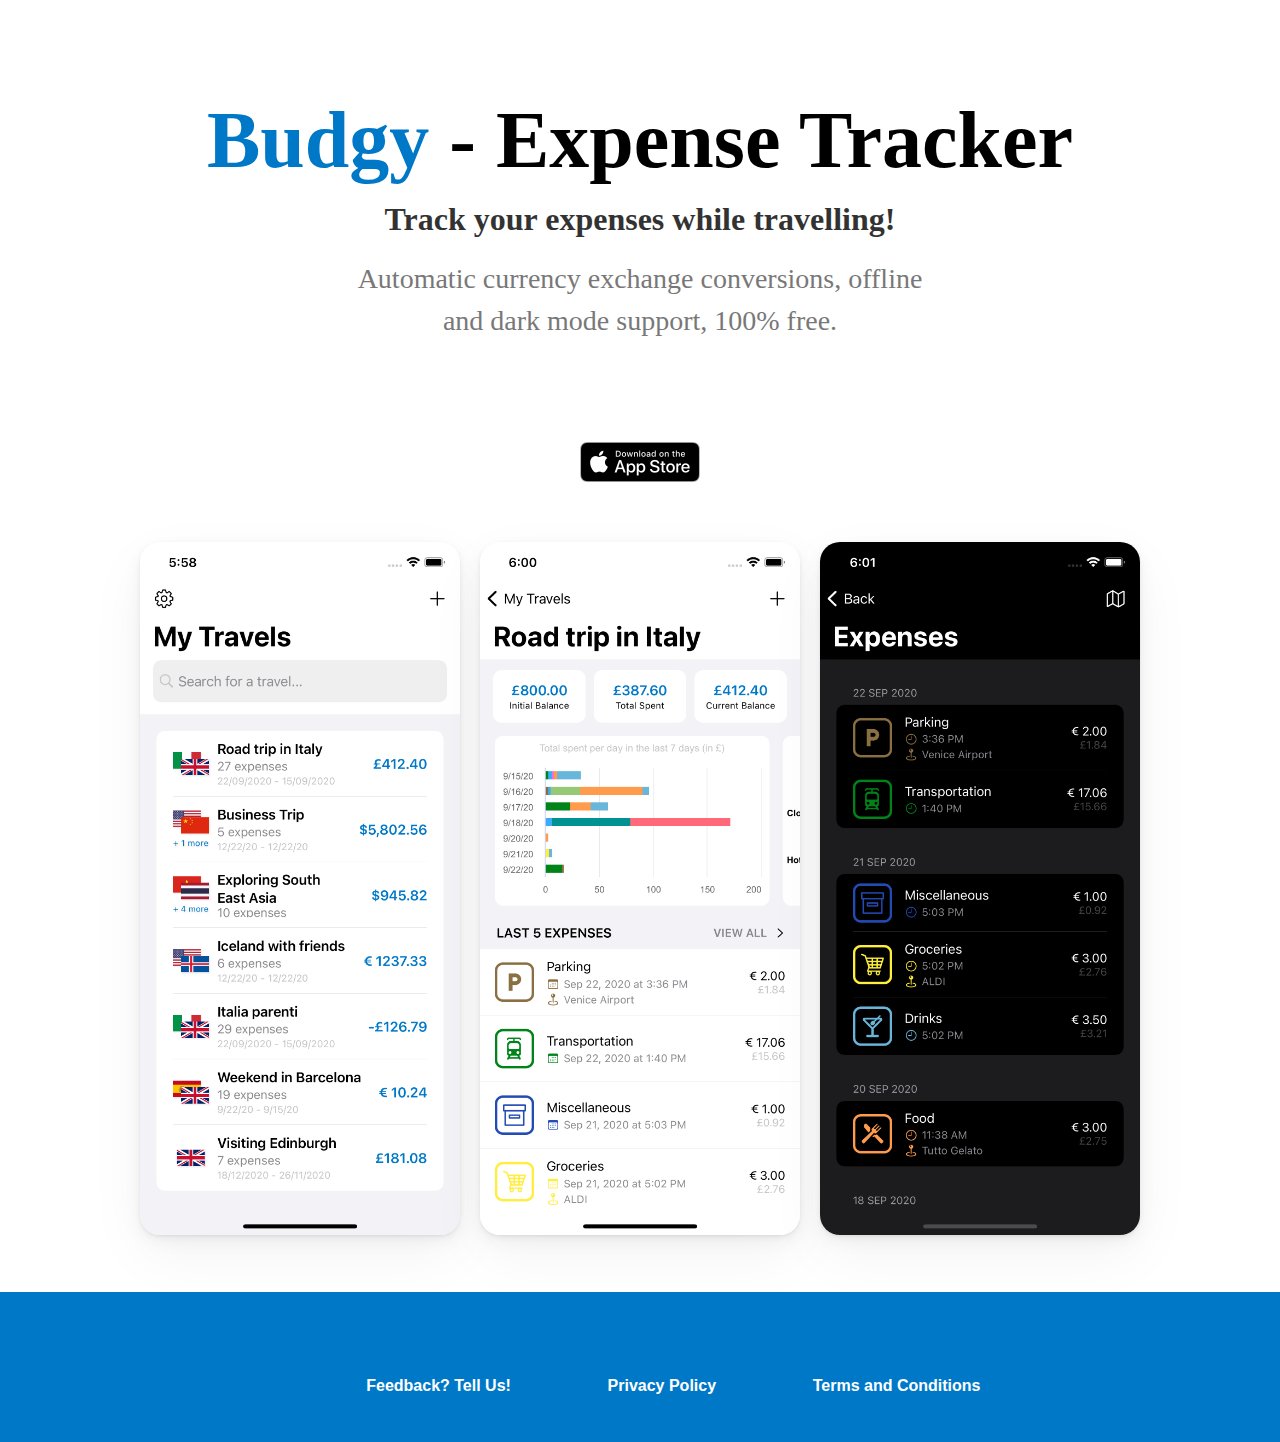
==== commit 6e6f493e: "Updated landing page" ====
--- a/index.html
+++ b/index.html
@@ -1,127 +1,98 @@
-<!DOCTYPE html>
-<html lang="en">
-
-<head>
-  <meta charset="utf-8">
-  <meta content="width=device-width, initial-scale=1.0" name="viewport">
-
-  <title>Budgy - Index</title>
-  <meta content="" name="description">
-  <meta content="" name="keywords">
-
-  <!-- Favicons -->
-  <link href="assets/img/favicon.png" rel="icon">
-  <link href="assets/img/apple-touch-icon.png" rel="apple-touch-icon">
-
-  <!-- Google Fonts -->
-  <link href="https://fonts.googleapis.com/css?family=Open+Sans:300,300i,400,400i,600,600i,700,700i|Raleway:300,300i,400,400i,500,500i,600,600i,700,700i|Poppins:300,300i,400,400i,500,500i,600,600i,700,700i" rel="stylesheet">
-
-  <!-- Vendor CSS Files -->
-  <link href="assets/vendor/bootstrap/css/bootstrap.min.css" rel="stylesheet">
-  <link href="assets/vendor/icofont/icofont.min.css" rel="stylesheet">
-  <link href="assets/vendor/boxicons/css/boxicons.min.css" rel="stylesheet">
-  <link href="assets/vendor/owl.carousel/assets/owl.carousel.min.css" rel="stylesheet">
-  <link href="assets/vendor/venobox/venobox.css" rel="stylesheet">
-  <link href="assets/vendor/aos/aos.css" rel="stylesheet">
-
-  <!-- Template Main CSS File -->
-  <link href="assets/css/style.css" rel="stylesheet">
-</head>
-
-<body>
-
-  <!-- ======= Header ======= -->
-  <header id="header" class="fixed-top  header-transparent ">
-    <div class="container d-flex align-items-center">
-
-      <div class="logo mr-auto">
-        <h1 class="text-light"><a href="index.html">Budgy</a></h1>
-      </div>
-
-      <nav class="nav-menu d-none d-lg-block">
-        <ul>
-          <li class="active"><a href="index.html">Home</a></li>
-        </ul>
-      </nav><!-- .nav-menu -->
-
-    </div>
-  </header><!-- End Header -->
-
-  <!-- ======= Hero Section ======= -->
-  <section id="hero" class="d-flex align-items-center">
-
-    <div class="container">
-      <div class="row">
-        <div class="col-lg-6 d-lg-flex flex-lg-column justify-content-center align-items-stretch pt-5 pt-lg-0 order-2 order-lg-1" data-aos="fade-up">
-          <div>
-            <h1>Track your expenses while travelling!</h1>
-            <h2>Budgy is the best way to keep track of your expenses while you are on the move. It features:</h2>
-            <ul>
-              <li>Automatic exchange rate conversion</li>
-              <li>Offline mode</li>
-              <li>Import and export your travels and expenses in CSV format</li>
-              <li>Dark mode support</li>
-              <li>It's free! :-)</li>
-            </ul>
-            <a href="https://apps.apple.com/us/app/id1457443074"><img src="assets/img/app-store.png" class="img-fluid"></a>
-          </div>
-        </div>
-        <div class="col-lg-6 d-lg-flex flex-lg-column align-items-stretch order-1 order-lg-2" data-aos="fade-up">
-          <img src="assets/img/hero.png" class="img-fluid" alt="">
-        </div>
-      </div>
-    </div>
-
-  </section><!-- End Hero -->
-
-  <!-- ======= Footer ======= -->
-  <footer id="footer">
-    <div class="footer-top">
-      <div class="container">
-        <div class="row">
-
-          <div class="col-lg-3 col-md-6 footer-contact" data-aos="fade-up">
-            <h3>Budgy</h3>
-            <p>
-              Somewhere in London <br>
-              <strong>Email:</strong> feedback@budgy.info<br>
-            </p>
-          </div>
-
-          <div class="col-lg-3 col-md-6 footer-links" data-aos="fade-up" data-aos-delay="100">
-            <h4>Useful Links</h4>
-            <ul>
-              <li><i class="bx bx-chevron-right"></i> <a href="#">Home</a></li>
-              <li><i class="bx bx-chevron-right"></i> <a href="./privacy.html">Privacy policy</a></li>
-              <li><i class="bx bx-chevron-right"></i> <a href="./terms.html">Terms and Conditions</a></li>
-            </ul>
-          </div>
-
-        </div>
-      </div>
-    </div>
-
-    <div class="container py-4">
-      <div class="copyright">
-        &copy; Copyright <strong><span>Budgy</span></strong>. All Rights Reserved
-      </div>
-    </div>
-  </footer><!-- End Footer -->
-
-  <a href="#" class="back-to-top"><i class="icofont-simple-up"></i></a>
-
-  <!-- Vendor JS Files -->
-  <script src="assets/vendor/jquery/jquery.min.js"></script>
-  <script src="assets/vendor/bootstrap/js/bootstrap.bundle.min.js"></script>
-  <script src="assets/vendor/jquery.easing/jquery.easing.min.js"></script>
-  <script src="assets/vendor/php-email-form/validate.js"></script>
-  <script src="assets/vendor/owl.carousel/owl.carousel.min.js"></script>
-  <script src="assets/vendor/venobox/venobox.min.js"></script>
-  <script src="assets/vendor/aos/aos.js"></script>
-
-  <!-- Template Main JS File -->
-  <script src="assets/js/main.js"></script>
-
-</body>
-
+<!DOCTYPE html>
+<html lang="en">
+
+<head>
+    <meta http-equiv="Content-Type" content="text/html; charset=UTF-8">
+    
+    <!-- End of headStart -->
+    <meta name="viewport" content="width=device-width">
+    <title>Budgy - Expense Tracker</title>
+    <meta name="description" content="">
+    <link rel="icon" href="./files/favicon.png">
+    <!-- Open Graph / Facebook -->
+    <meta property="og:type" content="website">
+    <meta property="og:title" content="Budgy - Expense Tracker">
+    <meta property="og:description" content="Budgy is an iOS to keep track of expenses while travelling">
+    <!-- Twitter -->
+    <meta property="twitter:card" content="summary_large_image">
+    <meta property="twitter:title" content="Budgy - Expense Tracker">
+    <meta property="twitter:description" content="Budgy is an iOS to keep track of expenses while travelling">
+    
+<style data-framer-css-ssr-minified="" data-framer-components="framer-rW3DZ">html,body,#main{height:100%;margin:0;padding:0;box-sizing:border-box}:root{-webkit-font-smoothing:antialiased}*{box-sizing:border-box;-webkit-font-smoothing:inherit}h1,h2,h3,h4,h5,h6,p,figure{margin:0}body,input,textarea,select,button{font-size:12px;font-family:sans-serif}body{--token-5e960dff-6b90-4f0b-adb8-66611c7c3a86: rgb(87, 87, 87);--token-1d11e7c9-c5f2-405f-a513-4875194544c6: rgb(250, 249, 251);--token-cdf74645-5375-453d-83b0-a5d9ebf3a499: rgb(40, 205, 207);--token-88df606f-5878-4d12-aef5-80c1b2572188: rgb(168, 115, 232);--token-ff3bb76a-6ec0-4534-a512-77f06d5eaa3d: rgb(250, 245, 255);--token-1a5aa905-75a8-43dc-a9c8-5a9b6e98a9c2: rgb(0, 0, 0);--token-892e5b83-1349-4fe0-a72b-644287e4db25: rgb(255, 255, 255)}#__framer-badge-container{position:fixed;bottom:0;padding:20px;width:100%;display:flex;justify-content:right;pointer-events:none;z-index:314159}.__framer-badge{pointer-events:auto}[data-framer-component-type]{position:absolute}[data-framer-component-type=Text]{cursor:inherit}[data-framer-component-text-autosized] *{white-space:pre}[data-framer-component-type=Text]>*{text-align:var(--framer-text-alignment, start)}[data-framer-component-type=Text] span span,[data-framer-component-type=Text] p span,[data-framer-component-type=Text] h1 span,[data-framer-component-type=Text] h2 span,[data-framer-component-type=Text] h3 span,[data-framer-component-type=Text] h4 span,[data-framer-component-type=Text] h5 span,[data-framer-component-type=Text] h6 span{display:block}[data-framer-component-type=Text] span span span,[data-framer-component-type=Text] p span span,[data-framer-component-type=Text] h1 span span,[data-framer-component-type=Text] h2 span span,[data-framer-component-type=Text] h3 span span,[data-framer-component-type=Text] h4 span span,[data-framer-component-type=Text] h5 span span,[data-framer-component-type=Text] h6 span span{display:unset}[data-framer-component-type=Text] div div span,[data-framer-component-type=Text] a div span,[data-framer-component-type=Text] span span span,[data-framer-component-type=Text] p span span,[data-framer-component-type=Text] h1 span span,[data-framer-component-type=Text] h2 span span,[data-framer-component-type=Text] h3 span span,[data-framer-component-type=Text] h4 span span,[data-framer-component-type=Text] h5 span span,[data-framer-component-type=Text] h6 span span,[data-framer-component-type=Text] a{font-family:var(--font-family);font-style:var(--font-style);font-weight:min(calc(var(--framer-font-weight-increase, 0) + var(--font-weight, 400)),900);color:var(--text-color);letter-spacing:var(--letter-spacing);font-size:var(--font-size);text-transform:var(--text-transform);text-decoration:var(--text-decoration);line-height:var(--line-height)}[data-framer-component-type=Text] div div span,[data-framer-component-type=Text] a div span,[data-framer-component-type=Text] span span span,[data-framer-component-type=Text] p span span,[data-framer-component-type=Text] h1 span span,[data-framer-component-type=Text] h2 span span,[data-framer-component-type=Text] h3 span span,[data-framer-component-type=Text] h4 span span,[data-framer-component-type=Text] h5 span span,[data-framer-component-type=Text] h6 span span,[data-framer-component-type=Text] a{--font-family: var(--framer-font-family);--font-style: var(--framer-font-style);--font-weight: var(--framer-font-weight);--text-color: var(--framer-text-color);--letter-spacing: var(--framer-letter-spacing);--font-size: var(--framer-font-size);--text-transform: var(--framer-text-transform);--text-decoration: var(--framer-text-decoration);--line-height: var(--framer-line-height)}[data-framer-component-type=Text] a,[data-framer-component-type=Text] a div span,[data-framer-component-type=Text] a span span span,[data-framer-component-type=Text] a p span span,[data-framer-component-type=Text] a h1 span span,[data-framer-component-type=Text] a h2 span span,[data-framer-component-type=Text] a h3 span span,[data-framer-component-type=Text] a h4 span span,[data-framer-component-type=Text] a h5 span span,[data-framer-component-type=Text] a h6 span span{--font-family: var(--framer-link-font-family, var(--framer-font-family));--font-style: var(--framer-link-font-style, var(--framer-font-style));--font-weight: var(--framer-link-font-weight, var(--framer-font-weight));--text-color: var(--framer-link-text-color, var(--framer-text-color));--font-size: var(--framer-link-font-size, var(--framer-font-size));--text-transform: var(--framer-link-text-transform, var(--framer-text-transform));--text-decoration: var(--framer-link-text-decoration, var(--framer-text-decoration))}[data-framer-component-type=Text] a:hover,[data-framer-component-type=Text] a div span:hover,[data-framer-component-type=Text] a span span span:hover,[data-framer-component-type=Text] a p span span:hover,[data-framer-component-type=Text] a h1 span span:hover,[data-framer-component-type=Text] a h2 span span:hover,[data-framer-component-type=Text] a h3 span span:hover,[data-framer-component-type=Text] a h4 span span:hover,[data-framer-component-type=Text] a h5 span span:hover,[data-framer-component-type=Text] a h6 span span:hover{--font-family: var(--framer-link-hover-font-family, var(--framer-link-font-family, var(--framer-font-family)));--font-style: var(--framer-link-hover-font-style, var(--framer-link-font-style, var(--framer-font-style)));--font-weight: var(--framer-link-hover-font-weight, var(--framer-link-font-weight, var(--framer-font-weight)));--text-color: var(--framer-link-hover-text-color, var(--framer-link-text-color, var(--framer-text-color)));--font-size: var(--framer-link-hover-font-size, var(--framer-link-font-size, var(--framer-font-size)));--text-transform: var(--framer-link-hover-text-transform, var(--framer-link-text-transform, var(--framer-text-transform)));--text-decoration: var(--framer-link-hover-text-decoration, var(--framer-link-text-decoration, var(--framer-text-decoration)))}[data-framer-component-type=Text].isCurrent a,[data-framer-component-type=Text].isCurrent a div span,[data-framer-component-type=Text].isCurrent a span span span,[data-framer-component-type=Text].isCurrent a p span span,[data-framer-component-type=Text].isCurrent a h1 span span,[data-framer-component-type=Text].isCurrent a h2 span span,[data-framer-component-type=Text].isCurrent a h3 span span,[data-framer-component-type=Text].isCurrent a h4 span span,[data-framer-component-type=Text].isCurrent a h5 span span,[data-framer-component-type=Text].isCurrent a h6 span span{--font-family: var(--framer-link-current-font-family, var(--framer-link-font-family, var(--framer-font-family)));--font-style: var(--framer-link-current-font-style, var(--framer-link-font-style, var(--framer-font-style)));--font-weight: var(--framer-link-current-font-weight, var(--framer-link-font-weight, var(--framer-font-weight)));--text-color: var(--framer-link-current-text-color, var(--framer-link-text-color, var(--framer-text-color)));--font-size: var(--framer-link-current-font-size, var(--framer-link-font-size, var(--framer-font-size)));--text-transform: var(--framer-link-current-text-transform, var(--framer-link-text-transform, var(--framer-text-transform)));--text-decoration: var(--framer-link-current-text-decoration, var(--framer-link-text-decoration, var(--framer-text-decoration)))}p.framer-text,div.framer-text,h1.framer-text,h2.framer-text,h3.framer-text,h4.framer-text,h5.framer-text,h6.framer-text,ol.framer-text,ul.framer-text{margin:0;padding:0}p.framer-text,div.framer-text,h1.framer-text,h2.framer-text,h3.framer-text,h4.framer-text,h5.framer-text,h6.framer-text,li.framer-text,ol.framer-text,ul.framer-text,span.framer-text:not([data-text-fill]){font-family:var(--framer-font-family, Inter, sans-serif);font-style:var(--framer-font-style, normal);font-weight:var(--framer-font-weight, 400);color:var(--framer-text-color, #000);font-size:var(--framer-font-size, 16px);letter-spacing:var(--framer-letter-spacing, 0);text-transform:var(--framer-text-transform, none);text-decoration:var(--framer-text-decoration, none);line-height:var(--framer-line-height, 1.2em);text-align:var(--framer-text-alignment, start)}strong.framer-text{font-weight:bolder}em.framer-text{font-style:italic}p.framer-text:not(:first-child),div.framer-text:not(:first-child),h1.framer-text:not(:first-child),h2.framer-text:not(:first-child),h3.framer-text:not(:first-child),h4.framer-text:not(:first-child),h5.framer-text:not(:first-child),h6.framer-text:not(:first-child),ol.framer-text:not(:first-child),ul.framer-text:not(:first-child),.framer-image.framer-text:not(:first-child){margin-top:var(--framer-paragraph-spacing, 0)}.framer-text[data-text-fill]{display:inline-block;background-clip:text;-webkit-background-clip:text;-webkit-text-fill-color:transparent;padding:max(0em,calc(calc(1.3em - var(--framer-line-height, 1.3em)) / 2));margin:min(0em,calc(calc(1.3em - var(--framer-line-height, 1.3em)) / -2))}a.framer-text,a.framer-text span.framer-text:not([data-text-fill]){font-family:var(--framer-link-font-family, var(--framer-font-family, Inter, sans-serif));font-style:var(--framer-link-font-style, var(--framer-font-style, normal));font-weight:var(--framer-link-font-weight, var(--framer-font-weight, 400));color:var(--framer-link-text-color, var(--framer-text-color, #000));font-size:var(--framer-link-font-size, var(--framer-font-size, 16px));text-transform:var(--framer-link-text-transform, var(--framer-text-transform, none));text-decoration:var(--framer-link-text-decoration, var(--framer-text-decoration, none));cursor:var(--framer-custom-cursors, pointer)}a.framer-text:hover,a.framer-text:hover span.framer-text:not([data-text-fill]){font-family:var(--framer-link-hover-font-family, var(--framer-link-font-family, var(--framer-font-family, Inter, sans-serif)));font-style:var(--framer-link-hover-font-style, var(--framer-link-font-style, var(--framer-font-style, normal)));font-weight:var(--framer-link-hover-font-weight, var(--framer-link-font-weight, var(--framer-font-weight, 400)));color:var(--framer-link-hover-text-color, var(--framer-link-text-color, var(--framer-text-color, #000)));font-size:var(--framer-link-hover-font-size, var(--framer-link-font-size, var(--framer-font-size, 16px)));text-transform:var(--framer-link-hover-text-transform, var(--framer-link-text-transform, var(--framer-text-transform, none)));text-decoration:var(--framer-link-hover-text-decoration, var(--framer-link-text-decoration, var(--framer-text-decoration, none)))}a.framer-text[data-framer-page-link-current],a.framer-text[data-framer-page-link-current] span.framer-text:not([data-text-fill]){font-family:var(--framer-link-current-font-family, var(--framer-link-font-family, var(--framer-font-family, Inter, sans-serif)));font-style:var(--framer-link-current-font-style, var(--framer-link-font-style, var(--framer-font-style, normal)));font-weight:var(--framer-link-current-font-weight, var(--framer-link-font-weight, var(--framer-font-weight, 400)));color:var(--framer-link-current-text-color, var(--framer-link-text-color, var(--framer-text-color, #000)));font-size:var(--framer-link-current-font-size, var(--framer-link-font-size, var(--framer-font-size, 16px)));text-transform:var(--framer-link-current-text-transform, var(--framer-link-text-transform, var(--framer-text-transform, none)));text-decoration:var(--framer-link-current-text-decoration, var(--framer-link-text-decoration, var(--framer-text-decoration, none)))}a.framer-text[data-framer-page-link-current]:hover,a.framer-text[data-framer-page-link-current]:hover span.framer-text:not([data-text-fill]){font-family:var(--framer-link-hover-font-family, var(--framer-link-current-font-family, var(--framer-link-font-family, var(--framer-font-family, Inter, sans-serif))));font-style:var(--framer-link-hover-font-style, var(--framer-link-current-font-style, var(--framer-link-font-style, var(--framer-font-style, normal))));font-weight:var(--framer-link-hover-font-weight, var(--framer-link-current-font-weight, var(--framer-link-font-weight, var(--framer-font-weight, 400))));color:var(--framer-link-hover-text-color, var(--framer-link-current-text-color, var(--framer-link-text-color, var(--framer-text-color, #000))));font-size:var(--framer-link-hover-font-size, var(--framer-link-current-font-size, var(--framer-link-font-size, var(--framer-font-size, 16px))));text-transform:var(--framer-link-hover-text-transform, var(--framer-link-current-text-transform, var(--framer-link-text-transform, var(--framer-text-transform, none))));text-decoration:var(--framer-link-hover-text-decoration, var(--framer-link-current-text-decoration, var(--framer-link-text-decoration, var(--framer-text-decoration, none))))}.framer-image.framer-text{display:block;max-width:100%;height:auto}.text-styles-preset-reset.framer-text{--framer-font-family: Inter, sans-serif;--framer-font-style: normal;--framer-font-weight: 500;--framer-text-color: #000;--framer-font-size: 16px;--framer-letter-spacing: 0;--framer-text-transform: none;--framer-text-decoration: none;--framer-line-height: 1.2em;--framer-text-alignment: start}ul.framer-text,ol.framer-text{display:table;width:100%}li.framer-text{display:table-row;counter-increment:list-item;list-style:none}ol.framer-text>li.framer-text:before{display:table-cell;width:2.25ch;box-sizing:border-box;padding-right:.75ch;content:counter(list-item) ".";white-space:nowrap}ul.framer-text>li.framer-text:before{display:table-cell;width:2.25ch;box-sizing:border-box;padding-right:.75ch;content:"\2022"}.framer-text-module[style*=aspect-ratio]>:first-child{width:100%}@supports not (aspect-ratio: 1){.framer-text-module[style*=aspect-ratio]{position:relative}}@supports not (aspect-ratio: 1){.framer-text-module[style*=aspect-ratio]:before{content:"";display:block;padding-bottom:calc(100% / var(--aspect-ratio))}}@supports not (aspect-ratio: 1){.framer-text-module[style*=aspect-ratio]>:first-child{position:absolute;top:0;left:0;height:100%}}[data-framer-component-type=DeprecatedRichText]{cursor:inherit}[data-framer-component-type=DeprecatedRichText] .text-styles-preset-reset{--framer-font-family: Inter, sans-serif;--framer-font-style: normal;--framer-font-weight: 500;--framer-text-color: #000;--framer-font-size: 16px;--framer-letter-spacing: 0;--framer-text-transform: none;--framer-text-decoration: none;--framer-line-height: 1.2em;--framer-text-alignment: start}[data-framer-component-type=DeprecatedRichText] p,[data-framer-component-type=DeprecatedRichText] div,[data-framer-component-type=DeprecatedRichText] h1,[data-framer-component-type=DeprecatedRichText] h2,[data-framer-component-type=DeprecatedRichText] h3,[data-framer-component-type=DeprecatedRichText] h4,[data-framer-component-type=DeprecatedRichText] h5,[data-framer-component-type=DeprecatedRichText] h6{margin:0;padding:0}[data-framer-component-type=DeprecatedRichText] p,[data-framer-component-type=DeprecatedRichText] div,[data-framer-component-type=DeprecatedRichText] h1,[data-framer-component-type=DeprecatedRichText] h2,[data-framer-component-type=DeprecatedRichText] h3,[data-framer-component-type=DeprecatedRichText] h4,[data-framer-component-type=DeprecatedRichText] h5,[data-framer-component-type=DeprecatedRichText] h6,[data-framer-component-type=DeprecatedRichText] li,[data-framer-component-type=DeprecatedRichText] ol,[data-framer-component-type=DeprecatedRichText] ul,[data-framer-component-type=DeprecatedRichText] span:not([data-text-fill]){font-family:var(--framer-font-family, Inter, sans-serif);font-style:var(--framer-font-style, normal);font-weight:var(--framer-font-weight, 400);color:var(--framer-text-color, #000);font-size:var(--framer-font-size, 16px);letter-spacing:var(--framer-letter-spacing, 0);text-transform:var(--framer-text-transform, none);text-decoration:var(--framer-text-decoration, none);line-height:var(--framer-line-height, 1.2em);text-align:var(--framer-text-alignment, start)}[data-framer-component-type=DeprecatedRichText] p:not(:first-child),[data-framer-component-type=DeprecatedRichText] div:not(:first-child),[data-framer-component-type=DeprecatedRichText] h1:not(:first-child),[data-framer-component-type=DeprecatedRichText] h2:not(:first-child),[data-framer-component-type=DeprecatedRichText] h3:not(:first-child),[data-framer-component-type=DeprecatedRichText] h4:not(:first-child),[data-framer-component-type=DeprecatedRichText] h5:not(:first-child),[data-framer-component-type=DeprecatedRichText] h6:not(:first-child),[data-framer-component-type=DeprecatedRichText] ol:not(:first-child),[data-framer-component-type=DeprecatedRichText] ul:not(:first-child),[data-framer-component-type=DeprecatedRichText] .framer-image:not(:first-child){margin-top:var(--framer-paragraph-spacing, 0)}[data-framer-component-type=DeprecatedRichText] span[data-text-fill]{display:inline-block;background-clip:text;-webkit-background-clip:text;-webkit-text-fill-color:transparent}[data-framer-component-type=DeprecatedRichText] a,[data-framer-component-type=DeprecatedRichText] a span:not([data-text-fill]){font-family:var(--framer-link-font-family, var(--framer-font-family, Inter, sans-serif));font-style:var(--framer-link-font-style, var(--framer-font-style, normal));font-weight:var(--framer-link-font-weight, var(--framer-font-weight, 400));color:var(--framer-link-text-color, var(--framer-text-color, #000));font-size:var(--framer-link-font-size, var(--framer-font-size, 16px));text-transform:var(--framer-link-text-transform, var(--framer-text-transform, none));text-decoration:var(--framer-link-text-decoration, var(--framer-text-decoration, none))}[data-framer-component-type=DeprecatedRichText] a:hover,[data-framer-component-type=DeprecatedRichText] a:hover span:not([data-text-fill]){font-family:var(--framer-link-hover-font-family, var(--framer-link-font-family, var(--framer-font-family, Inter, sans-serif)));font-style:var(--framer-link-hover-font-style, var(--framer-link-font-style, var(--framer-font-style, normal)));font-weight:var(--framer-link-hover-font-weight, var(--framer-link-font-weight, var(--framer-font-weight, 400)));color:var(--framer-link-hover-text-color, var(--framer-link-text-color, var(--framer-text-color, #000)));font-size:var(--framer-link-hover-font-size, var(--framer-link-font-size, var(--framer-font-size, 16px)));text-transform:var(--framer-link-hover-text-transform, var(--framer-link-text-transform, var(--framer-text-transform, none)));text-decoration:var(--framer-link-hover-text-decoration, var(--framer-link-text-decoration, var(--framer-text-decoration, none)))}a[data-framer-page-link-current],a[data-framer-page-link-current] span:not([data-text-fill]){font-family:var(--framer-link-current-font-family, var(--framer-link-font-family, var(--framer-font-family, Inter, sans-serif)));font-style:var(--framer-link-current-font-style, var(--framer-link-font-style, var(--framer-font-style, normal)));font-weight:var(--framer-link-current-font-weight, var(--framer-link-font-weight, var(--framer-font-weight, 400)));color:var(--framer-link-current-text-color, var(--framer-link-text-color, var(--framer-text-color, #000)));font-size:var(--framer-link-current-font-size, var(--framer-link-font-size, var(--framer-font-size, 16px)));text-transform:var(--framer-link-current-text-transform, var(--framer-link-text-transform, var(--framer-text-transform, none)));text-decoration:var(--framer-link-current-text-decoration, var(--framer-link-text-decoration, var(--framer-text-decoration, none)))}a[data-framer-page-link-current]:hover,a[data-framer-page-link-current]:hover span:not([data-text-fill]){font-family:var(--framer-link-hover-font-family, var(--framer-link-current-font-family, var(--framer-link-font-family, var(--framer-font-family, Inter, sans-serif))));font-style:var(--framer-link-hover-font-style, var(--framer-link-current-font-style, var(--framer-link-font-style, var(--framer-font-style, normal))));font-weight:var(--framer-link-hover-font-weight, var(--framer-link-current-font-weight, var(--framer-link-font-weight, var(--framer-font-weight, 400))));color:var(--framer-link-hover-text-color, var(--framer-link-current-text-color, var(--framer-link-text-color, var(--framer-text-color, #000))));font-size:var(--framer-link-hover-font-size, var(--framer-link-current-font-size, var(--framer-link-font-size, var(--framer-font-size, 16px))));text-transform:var(--framer-link-hover-text-transform, var(--framer-link-current-text-transform, var(--framer-link-text-transform, var(--framer-text-transform, none))));text-decoration:var(--framer-link-hover-text-decoration, var(--framer-link-current-text-decoration, var(--framer-link-text-decoration, var(--framer-text-decoration, none))))}[data-framer-component-type=DeprecatedRichText] strong{font-weight:bolder}[data-framer-component-type=DeprecatedRichText] em{font-style:italic}[data-framer-component-type=DeprecatedRichText] .framer-image{display:block;max-width:100%;height:auto}[data-framer-component-type=DeprecatedRichText] ul,[data-framer-component-type=DeprecatedRichText] ol{display:table;width:100%;padding-left:0;margin:0}[data-framer-component-type=DeprecatedRichText] li{display:table-row;counter-increment:list-item;list-style:none}[data-framer-component-type=DeprecatedRichText] ol>li:before{display:table-cell;width:2.25ch;box-sizing:border-box;padding-right:.75ch;content:counter(list-item) ".";white-space:nowrap}[data-framer-component-type=DeprecatedRichText] ul>li:before{display:table-cell;width:2.25ch;box-sizing:border-box;padding-right:.75ch;content:"\2022"}:not([data-framer-generated])>[data-framer-stack-content-wrapper]>*,:not([data-framer-generated])>[data-framer-stack-content-wrapper]>[data-framer-component-type],:not([data-framer-generated])>[data-framer-stack-content-wrapper]>[data-framer-legacy-stack-gap-enabled]>*,:not([data-framer-generated])>[data-framer-stack-content-wrapper]>[data-framer-legacy-stack-gap-enabled]>[data-framer-component-type]{position:relative}.flexbox-gap-not-supported [data-framer-legacy-stack-gap-enabled=true]>*,[data-framer-legacy-stack-gap-enabled=true][data-framer-stack-flexbox-gap=false]{margin-top:calc(var(--stack-gap-y) / 2);margin-bottom:calc(var(--stack-gap-y) / 2);margin-right:calc(var(--stack-gap-x) / 2);margin-left:calc(var(--stack-gap-x) / 2)}[data-framer-stack-content-wrapper][data-framer-stack-gap-enabled=true]{row-gap:var(--stack-native-row-gap);column-gap:var(--stack-native-column-gap)}.flexbox-gap-not-supported [data-framer-stack-content-wrapper][data-framer-stack-gap-enabled=true]{row-gap:unset;column-gap:unset}.flexbox-gap-not-supported [data-framer-stack-direction-reverse=false] [data-framer-legacy-stack-gap-enabled=true]>*:first-child,[data-framer-stack-direction-reverse=false] [data-framer-legacy-stack-gap-enabled=true][data-framer-stack-flexbox-gap=false]>*:first-child,.flexbox-gap-not-supported [data-framer-stack-direction-reverse=true] [data-framer-legacy-stack-gap-enabled=true]>*:last-child,[data-framer-stack-direction-reverse=true] [data-framer-legacy-stack-gap-enabled=true][data-framer-stack-flexbox-gap=false]>*:last-child{margin-top:0;margin-left:0}.flexbox-gap-not-supported [data-framer-stack-direction-reverse=false] [data-framer-legacy-stack-gap-enabled=true]>*:last-child,[data-framer-stack-direction-reverse=false] [data-framer-legacy-stack-gap-enabled=true][data-framer-stack-flexbox-gap=false]>*:last-child,.flexbox-gap-not-supported [data-framer-stack-direction-reverse=true] [data-framer-legacy-stack-gap-enabled=true]>*:first-child,[data-framer-stack-direction-reverse=true] [data-framer-legacy-stack-gap-enabled=true][data-framer-stack-flexbox-gap=false]>*:first-child{margin-right:0;margin-bottom:0}NavigationContainer [data-framer-component-type=NavigationContainer]>*,[data-framer-component-type=NavigationContainer]>[data-framer-component-type]{position:relative}[data-framer-component-type=Scroll]::-webkit-scrollbar{display:none}[data-framer-component-type=ScrollContentWrapper]>*{position:relative}[data-framer-component-type=NativeScroll]{-webkit-overflow-scrolling:touch}[data-framer-component-type=NativeScroll]>*{position:relative}[data-framer-component-type=NativeScroll].direction-both{overflow-x:scroll;overflow-y:scroll}[data-framer-component-type=NativeScroll].direction-vertical{overflow-x:hidden;overflow-y:scroll}[data-framer-component-type=NativeScroll].direction-horizontal{overflow-x:scroll;overflow-y:hidden}[data-framer-component-type=NativeScroll].direction-vertical>*{width:100%!important}[data-framer-component-type=NativeScroll].direction-horizontal>*{height:100%!important}[data-framer-component-type=NativeScroll].scrollbar-hidden::-webkit-scrollbar{display:none}[data-framer-component-type=PageContentWrapper]>*,[data-framer-component-type=PageContentWrapper]>[data-framer-component-type]{position:relative}[data-framer-component-type=DeviceComponent].no-device>*{width:100%!important;height:100%!important}[data-is-present=false],[data-is-present=false] *{pointer-events:none!important}[data-framer-cursor=pointer]{cursor:pointer}[data-framer-cursor=grab]{cursor:grab}[data-framer-cursor=grab]:active{cursor:grabbing}[data-framer-component-type=Frame] *,[data-framer-component-type=Stack] *{pointer-events:auto}[data-framer-generated] *{pointer-events:unset}.svgContainer svg{display:block}[data-reset=button]{border-width:0;padding:0}.framer-rW3DZ [data-border=true]:after{content:"";border-width:var(--border-top-width, 0) var(--border-right-width, 0) var(--border-bottom-width, 0) var(--border-left-width, 0);border-color:var(--border-color, none);border-style:var(--border-style, none);width:100%;height:100%;position:absolute;box-sizing:border-box;left:0;top:0;border-radius:inherit;pointer-events:none}.framer-rW3DZ .framer-lux5qc{display:block}.framer-rW3DZ .framer-72rtr7{align-content:center;align-items:center;background-color:#fff;display:flex;flex-direction:column;flex-wrap:nowrap;gap:0px;height:1442px;justify-content:flex-start;overflow:visible;padding:0;position:relative;width:1200px}.framer-rW3DZ .framer-veng3l{align-content:center;align-items:center;background-color:#fff;display:flex;flex:none;flex-direction:column;flex-wrap:nowrap;gap:60px;height:min-content;justify-content:flex-start;overflow:hidden;padding:100px;position:relative;width:100%}.framer-rW3DZ .framer-3h8uc1{align-content:center;align-items:center;display:flex;flex:none;flex-direction:column;flex-wrap:nowrap;gap:20px;height:min-content;justify-content:flex-start;max-width:900px;overflow:visible;padding:0;position:relative;width:100%}.framer-rW3DZ .framer-16kkiv9{--framer-link-text-color: #0099ff;--framer-link-text-decoration: underline;--framer-paragraph-spacing: 0px;flex:none;height:auto;overflow:visible;position:relative;white-space:pre-wrap;width:100%;word-break:break-word;word-wrap:break-word}.framer-rW3DZ .framer-dzznwo,.framer-rW3DZ .framer-1ee2mxa{--framer-link-text-color: #0099ff;--framer-link-text-decoration: underline;--framer-paragraph-spacing: 0px;flex:none;height:auto;opacity:.8;overflow:hidden;position:relative;white-space:pre-wrap;width:600px;word-break:break-word;word-wrap:break-word}.framer-rW3DZ .framer-bnx2x1-container{flex:none;height:50px;position:relative;width:auto}.framer-rW3DZ .framer-1nu6eih{align-content:center;align-items:center;background-color:#fff;display:flex;flex:1 0 0px;flex-direction:column;flex-wrap:wrap;gap:0px;height:1px;justify-content:center;overflow:hidden;padding:100px 40px;position:relative;width:100%}.framer-rW3DZ .framer-1w7ch36{align-content:center;align-items:center;display:flex;flex:none;flex-direction:row;flex-wrap:wrap;gap:20px;height:min-content;justify-content:center;max-width:90%;overflow:visible;padding:0;position:relative;width:90%}.framer-rW3DZ .framer-1km3185{border-radius:20px;box-shadow:0 .796841278193901px 2.3905238345817033px -.625px #0000000d,0 2.413677098392273px 7.2410312951768185px -1.25px #0000000d,0 6.3802836426702925px 19.140850928010877px -1.875px #0000000d,0 20px 60px -2.5px #0000000d;flex:none;height:693px;max-height:693px;max-width:320px;min-height:693px;min-width:320px;position:relative;width:320px}.framer-rW3DZ .framer-1v2rubb{align-content:center;align-items:center;display:flex;flex:none;flex-direction:row;flex-wrap:nowrap;gap:15px;height:min-content;justify-content:flex-start;left:50%;overflow:hidden;padding:0;position:absolute;top:0;transform:translate(-50%);width:320px}.framer-rW3DZ .framer-1buybz6,.framer-rW3DZ .framer-di24h6{align-content:flex-start;align-items:flex-start;display:flex;flex:none;flex-direction:column;flex-wrap:nowrap;gap:0px;height:min-content;justify-content:center;min-height:28px;overflow:hidden;padding:0;position:relative;width:200px}.framer-rW3DZ .framer-1f3de3a{align-content:center;align-items:center;border-radius:20px;box-shadow:0 .796841278193901px 2.3905238345817033px -.625px #0000000d,0 2.413677098392273px 7.2410312951768185px -1.25px #0000000d,0 6.3802836426702925px 19.140850928010877px -1.875px #0000000d,0 20px 60px -2.5px #0000000d;display:flex;flex:none;flex-direction:column;flex-wrap:wrap;gap:0px;height:693px;justify-content:flex-start;max-height:693px;max-width:320px;min-height:693px;min-width:320px;padding:0;position:relative;width:320px}.framer-rW3DZ .framer-iukvon{align-content:center;align-items:center;border-radius:20px;box-shadow:0 .796841278193901px 2.3905238345817033px -.625px #0000000d,0 2.413677098392273px 7.2410312951768185px -1.25px #0000000d,0 6.3802836426702925px 19.140850928010877px -1.875px #0000000d,0 20px 60px -2.5px #0000000d;display:flex;flex:none;flex-direction:column;flex-wrap:wrap;gap:0px;height:693px;justify-content:flex-start;max-height:693px;max-width:693px;min-height:320px;min-width:320px;padding:0;position:relative;width:320px}.framer-rW3DZ .framer-1clw7ru{align-content:center;align-items:center;display:flex;flex:none;flex-direction:row;flex-wrap:nowrap;gap:15px;height:min-content;justify-content:flex-start;overflow:hidden;padding:0;position:relative;width:100%}.framer-rW3DZ .framer-1s7csf8{align-content:flex-start;align-items:flex-start;background-color:#0078c8;display:flex;flex:none;flex-direction:row;flex-wrap:nowrap;gap:30px;height:150px;justify-content:center;overflow:visible;padding:70px 100px 0;position:relative;width:100%}.framer-rW3DZ .framer-1jtlttf,.framer-rW3DZ .framer-e05gl1,.framer-rW3DZ .framer-ai5vua{--framer-link-text-color: #0099ff;--framer-link-text-decoration: underline;--framer-paragraph-spacing: 0px;flex:none;height:auto;position:relative;white-space:pre;width:auto}@supports (background: -webkit-named-image(i)) and (not (scale:1)){.framer-rW3DZ .framer-72rtr7,.framer-rW3DZ .framer-veng3l,.framer-rW3DZ .framer-3h8uc1,.framer-rW3DZ .framer-1nu6eih,.framer-rW3DZ .framer-1w7ch36,.framer-rW3DZ .framer-1v2rubb,.framer-rW3DZ .framer-1buybz6,.framer-rW3DZ .framer-1f3de3a,.framer-rW3DZ .framer-iukvon,.framer-rW3DZ .framer-1clw7ru,.framer-rW3DZ .framer-di24h6,.framer-rW3DZ .framer-1s7csf8{gap:0px}.framer-rW3DZ .framer-72rtr7>*,.framer-rW3DZ .framer-1nu6eih>*,.framer-rW3DZ .framer-1buybz6>*,.framer-rW3DZ .framer-1f3de3a>*,.framer-rW3DZ .framer-iukvon>*,.framer-rW3DZ .framer-di24h6>*{margin:0}.framer-rW3DZ .framer-72rtr7>:first-child,.framer-rW3DZ .framer-veng3l>:first-child,.framer-rW3DZ .framer-3h8uc1>:first-child,.framer-rW3DZ .framer-1nu6eih>:first-child,.framer-rW3DZ .framer-1buybz6>:first-child,.framer-rW3DZ .framer-1f3de3a>:first-child,.framer-rW3DZ .framer-iukvon>:first-child,.framer-rW3DZ .framer-di24h6>:first-child{margin-top:0}.framer-rW3DZ .framer-72rtr7>:last-child,.framer-rW3DZ .framer-veng3l>:last-child,.framer-rW3DZ .framer-3h8uc1>:last-child,.framer-rW3DZ .framer-1nu6eih>:last-child,.framer-rW3DZ .framer-1buybz6>:last-child,.framer-rW3DZ .framer-1f3de3a>:last-child,.framer-rW3DZ .framer-iukvon>:last-child,.framer-rW3DZ .framer-di24h6>:last-child{margin-bottom:0}.framer-rW3DZ .framer-veng3l>*{margin:30px 0}.framer-rW3DZ .framer-3h8uc1>*{margin:10px 0}.framer-rW3DZ .framer-1w7ch36>*{margin:0 10px}.framer-rW3DZ .framer-1w7ch36>:first-child,.framer-rW3DZ .framer-1v2rubb>:first-child,.framer-rW3DZ .framer-1clw7ru>:first-child,.framer-rW3DZ .framer-1s7csf8>:first-child{margin-left:0}.framer-rW3DZ .framer-1w7ch36>:last-child,.framer-rW3DZ .framer-1v2rubb>:last-child,.framer-rW3DZ .framer-1clw7ru>:last-child,.framer-rW3DZ .framer-1s7csf8>:last-child{margin-right:0}.framer-rW3DZ .framer-1v2rubb>*,.framer-rW3DZ .framer-1clw7ru>*{margin:0 7.5px}.framer-rW3DZ .framer-1s7csf8>*{margin:0 15px}}@media (min-width: 1200px){.framer-rW3DZ .hidden-72rtr7{display:none!important}}@media (min-width: 810px) and (max-width: 1199px){.framer-rW3DZ .hidden-czwtv8{display:none!important}.framer-rW3DZ .framer-72rtr7{height:min-content;overflow:hidden;width:810px}.framer-rW3DZ .framer-1nu6eih{flex:none;height:min-content;padding:80px 40px}.framer-rW3DZ .framer-iukvon{max-width:320px;min-height:693px}}@media (max-width: 809px){.framer-rW3DZ .hidden-1v7hleh{display:none!important}.framer-rW3DZ .framer-72rtr7{height:min-content;overflow:hidden;width:390px}.framer-rW3DZ .framer-veng3l{padding:80px 20px 100px}.framer-rW3DZ .framer-1ee2mxa{width:100%}.framer-rW3DZ .framer-1nu6eih{flex:none;height:min-content;padding:100px 20px}.framer-rW3DZ .framer-1w7ch36{flex-direction:column}.framer-rW3DZ .framer-1f3de3a{height:min-content;width:100%}.framer-rW3DZ .framer-1s7csf8{align-content:center;align-items:center;flex-direction:column;gap:40px;padding:100px}@supports (background: -webkit-named-image(i)) and (not (scale:1)){.framer-rW3DZ .framer-1w7ch36,.framer-rW3DZ .framer-1s7csf8{gap:0px}.framer-rW3DZ .framer-1w7ch36>*{margin:10px 0}.framer-rW3DZ .framer-1w7ch36>:first-child,.framer-rW3DZ .framer-1s7csf8>:first-child{margin-top:0}.framer-rW3DZ .framer-1w7ch36>:last-child,.framer-rW3DZ .framer-1s7csf8>:last-child{margin-bottom:0}.framer-rW3DZ .framer-1s7csf8>*{margin:20px 0}}}.framer-Rd0gm .framer-styles-preset-14tzz1u:not(.rich-text-wrapper),.framer-Rd0gm .framer-styles-preset-14tzz1u.rich-text-wrapper h3,.framer-Rd0gm .framer-styles-preset-14tzz1u.rich-text-wrapper [data-preset-tag=h3]{--framer-font-family: "Outfit", serif;--framer-font-size: 32px;--framer-font-style: normal;--framer-font-weight: 600;--framer-letter-spacing: 0px;--framer-line-height: 1.2em;--framer-paragraph-spacing: 0px;--framer-text-alignment: start;--framer-text-color: var(--token-1a5aa905-75a8-43dc-a9c8-5a9b6e98a9c2, #000000);--framer-text-decoration: none;--framer-text-transform: none}@media (max-width: 1199px) and (min-width: 810px){.framer-Rd0gm .framer-styles-preset-14tzz1u:not(.rich-text-wrapper),.framer-Rd0gm .framer-styles-preset-14tzz1u.rich-text-wrapper h3,.framer-Rd0gm .framer-styles-preset-14tzz1u.rich-text-wrapper [data-preset-tag=h3]{--framer-font-family: "Outfit", serif;--framer-font-size: 18px;--framer-font-style: normal;--framer-font-weight: 600;--framer-letter-spacing: 0px;--framer-line-height: 1.2em;--framer-paragraph-spacing: 0px;--framer-text-alignment: start;--framer-text-color: var(--token-1a5aa905-75a8-43dc-a9c8-5a9b6e98a9c2, #000000);--framer-text-decoration: none;--framer-text-transform: none}}@media (max-width: 809px) and (min-width: 0px){.framer-Rd0gm .framer-styles-preset-14tzz1u:not(.rich-text-wrapper),.framer-Rd0gm .framer-styles-preset-14tzz1u.rich-text-wrapper h3,.framer-Rd0gm .framer-styles-preset-14tzz1u.rich-text-wrapper [data-preset-tag=h3]{--framer-font-family: "Outfit", serif;--framer-font-size: 14px;--framer-font-style: normal;--framer-font-weight: 600;--framer-letter-spacing: 0px;--framer-line-height: 1.2em;--framer-paragraph-spacing: 0px;--framer-text-alignment: start;--framer-text-color: var(--token-1a5aa905-75a8-43dc-a9c8-5a9b6e98a9c2, #000000);--framer-text-decoration: none;--framer-text-transform: none}}.framer-Gpltq .framer-styles-preset-1lk11sa:not(.rich-text-wrapper),.framer-Gpltq .framer-styles-preset-1lk11sa.rich-text-wrapper p,.framer-Gpltq .framer-styles-preset-1lk11sa.rich-text-wrapper [data-preset-tag=p]{--framer-font-family: "Outfit", serif;--framer-font-size: 28px;--framer-font-style: normal;--framer-font-weight: 400;--framer-letter-spacing: 0px;--framer-line-height: 1.5em;--framer-paragraph-spacing: 0px;--framer-text-alignment: start;--framer-text-color: var(--token-5e960dff-6b90-4f0b-adb8-66611c7c3a86, #757575);--framer-text-decoration: none;--framer-text-transform: none}@media (max-width: 1199px) and (min-width: 810px){.framer-Gpltq .framer-styles-preset-1lk11sa:not(.rich-text-wrapper),.framer-Gpltq .framer-styles-preset-1lk11sa.rich-text-wrapper p,.framer-Gpltq .framer-styles-preset-1lk11sa.rich-text-wrapper [data-preset-tag=p]{--framer-font-family: "Outfit", serif;--framer-font-size: 28px;--framer-font-style: normal;--framer-font-weight: 400;--framer-letter-spacing: 0px;--framer-line-height: 1.5em;--framer-paragraph-spacing: 0px;--framer-text-alignment: start;--framer-text-color: var(--token-5e960dff-6b90-4f0b-adb8-66611c7c3a86, #757575);--framer-text-decoration: none;--framer-text-transform: none}}@media (max-width: 809px) and (min-width: 0px){.framer-Gpltq .framer-styles-preset-1lk11sa:not(.rich-text-wrapper),.framer-Gpltq .framer-styles-preset-1lk11sa.rich-text-wrapper p,.framer-Gpltq .framer-styles-preset-1lk11sa.rich-text-wrapper [data-preset-tag=p]{--framer-font-family: "Outfit", serif;--framer-font-size: 24px;--framer-font-style: normal;--framer-font-weight: 400;--framer-letter-spacing: 0px;--framer-line-height: 1.5em;--framer-paragraph-spacing: 0px;--framer-text-alignment: start;--framer-text-color: var(--token-5e960dff-6b90-4f0b-adb8-66611c7c3a86, #757575);--framer-text-decoration: none;--framer-text-transform: none}}.framer-WVTQp .framer-styles-preset-1rdy2h6:not(.rich-text-wrapper),.framer-WVTQp .framer-styles-preset-1rdy2h6.rich-text-wrapper p,.framer-WVTQp .framer-styles-preset-1rdy2h6.rich-text-wrapper [data-preset-tag=p]{--framer-font-family: "Outfit", serif;--framer-font-size: 24px;--framer-font-style: normal;--framer-font-weight: 400;--framer-letter-spacing: 0px;--framer-line-height: 1.5em;--framer-paragraph-spacing: 0px;--framer-text-alignment: start;--framer-text-color: var(--token-5e960dff-6b90-4f0b-adb8-66611c7c3a86, #575757);--framer-text-decoration: none;--framer-text-transform: none}@media (max-width: 1199px) and (min-width: 810px){.framer-WVTQp .framer-styles-preset-1rdy2h6:not(.rich-text-wrapper),.framer-WVTQp .framer-styles-preset-1rdy2h6.rich-text-wrapper p,.framer-WVTQp .framer-styles-preset-1rdy2h6.rich-text-wrapper [data-preset-tag=p]{--framer-font-family: "Outfit", serif;--framer-font-size: 24px;--framer-font-style: normal;--framer-font-weight: 400;--framer-letter-spacing: 0px;--framer-line-height: 1.5em;--framer-paragraph-spacing: 0px;--framer-text-alignment: start;--framer-text-color: var(--token-5e960dff-6b90-4f0b-adb8-66611c7c3a86, #575757);--framer-text-decoration: none;--framer-text-transform: none}}@media (max-width: 809px) and (min-width: 0px){.framer-WVTQp .framer-styles-preset-1rdy2h6:not(.rich-text-wrapper),.framer-WVTQp .framer-styles-preset-1rdy2h6.rich-text-wrapper p,.framer-WVTQp .framer-styles-preset-1rdy2h6.rich-text-wrapper [data-preset-tag=p]{--framer-font-family: "Outfit", serif;--framer-font-size: 24px;--framer-font-style: normal;--framer-font-weight: 400;--framer-letter-spacing: 0px;--framer-line-height: 1.5em;--framer-paragraph-spacing: 0px;--framer-text-alignment: start;--framer-text-color: var(--token-5e960dff-6b90-4f0b-adb8-66611c7c3a86, #575757);--framer-text-decoration: none;--framer-text-transform: none}}.framer-EJWsZ [data-border=true]:after{content:"";border-width:var(--border-top-width, 0) var(--border-right-width, 0) var(--border-bottom-width, 0) var(--border-left-width, 0);border-color:var(--border-color, none);border-style:var(--border-style, none);width:100%;height:100%;position:absolute;box-sizing:border-box;left:0;top:0;border-radius:inherit;pointer-events:none}@supports (aspect-ratio: 1){body{--framer-aspect-ratio-supported: auto}}.framer-EJWsZ *{box-sizing:border-box}.framer-EJWsZ .framer-1p154j5{position:relative;overflow:hidden;width:min-content;height:50px;display:flex;flex-direction:row;justify-content:flex-start;align-content:center;align-items:center;flex-wrap:nowrap;gap:0px;padding:0;text-decoration:none}.framer-EJWsZ .framer-15935mu,.framer-EJWsZ .framer-1p6ewpo{position:relative;overflow:visible;width:min-content;height:min-content;flex:none;display:flex;flex-direction:row;justify-content:center;align-content:center;align-items:center;flex-wrap:nowrap;gap:10px;padding:0}.framer-EJWsZ .framer-eli6en{position:relative;width:150px;height:50px;flex:none}.framer-EJWsZ .framer-1o9w0dv{position:relative;width:170px;height:50px;flex:none}@supports (background: -webkit-named-image(i)) and (not (font-palette:dark)){.framer-EJWsZ framer-1p154j5>*{margin:0}.framer-EJWsZ framer-1p154j5>:first-child,.framer-EJWsZ framer-15935mu>:first-child,.framer-EJWsZ framer-1p6ewpo>:first-child{margin-left:0}.framer-EJWsZ framer-1p154j5>:last-child,.framer-EJWsZ framer-15935mu>:last-child,.framer-EJWsZ framer-1p6ewpo>:last-child{margin-right:0}.framer-EJWsZ framer-15935mu>*,.framer-EJWsZ framer-1p6ewpo>*{margin:0 5px}}.framer-EJWsZ.framer-v-14y1k7m .framer-1p154j5{width:min-content;height:50px}.framer-EJWsZ.framer-v-1p154j5 .framer-1p154j5,.framer-EJWsZ.framer-v-1p154j5 .framer-1p154j5,.framer-EJWsZ.framer-v-14y1k7m .framer-1p154j5,.framer-EJWsZ.framer-v-14y1k7m .framer-1p154j5{cursor:pointer}.ssr-variant{display:contents}
+</style>
+    
+    
+    <!-- End of headEnd -->
+<style type="text/css" data-framer-css="true"></style></head>
+
+<body>    
+    <!-- End of bodyStart -->
+    <div id="main" data-framer-hydrate-v2="{&quot;routeId&quot;:&quot;augiA20Il&quot;}">
+        <div class="framer-rW3DZ framer-Rd0gm framer-Gpltq framer-WVTQp" style="display:contents">
+            <div class="framer-72rtr7" style="min-height:100%;width:auto">
+                <header class="framer-veng3l">
+                    <div class="framer-3h8uc1" style="opacity: 1; transform: none;">
+                        <div class="framer-16kkiv9" style="outline:none;display:flex;flex-direction:column;justify-content:flex-start;flex-shrink:0;transform:none">
+                            <h1 style="--font-selector:R0Y7T3V0Zml0LTYwMA==;--framer-font-family:&quot;Outfit&quot;, serif;--framer-font-size:80px;--framer-font-weight:600;--framer-line-height:1em;--framer-text-alignment:center" class="framer-text"><span style="--framer-text-color:rgb(0, 120, 200)" class="framer-text">Budgy</span> - Expense Tracker<!-- --></h1>
+                        </div>
+                        <div class="framer-dzznwo" style="outline:none;display:flex;flex-direction:column;justify-content:flex-start;flex-shrink:0;transform:none">
+                            <h3 class="framer-text framer-styles-preset-14tzz1u" data-styles-preset="i9nupOoF_" style="--framer-text-alignment:center">Track your expenses while travelling!</h3>
+                        </div>
+                        <div class="framer-1ee2mxa" style="outline:none;display:flex;flex-direction:column;justify-content:flex-start;flex-shrink:0;transform:none">
+                            <p class="framer-text framer-styles-preset-1lk11sa" data-styles-preset="z0EVd6GvQ" style="--framer-text-alignment:center">Automatic currency exchange conversions, offline and dark mode support, 100% free.</p>
+                        </div>
+                    </div>
+                </header>
+                <div>
+                    <a href="https://apps.apple.com/ne/app/budgy-expense-tracker/id1457443074">
+                        <img src="./files/app_store.png" alt="" sizes="120px">
+                    </a>
+                </div>
+                <div class="framer-1nu6eih">
+                    <div class="framer-1w7ch36">
+                        <div class="framer-1km3185" data-framer-name="Card" name="Card">
+                            <div style="position:absolute;pointer-events:none;user-select:none;border-radius:inherit;top:0;right:0;bottom:0;left:0" data-framer-background-image-wrapper="true">
+                                <div style="display:contents;border-radius:inherit;pointer-events:none">
+                                    <img src="./files/screenshot1.png" alt="" sizes="320px" style="pointer-events:none;user-select:none;display:block;width:100%;height:100%;border-radius:inherit;object-position:center;object-fit:cover;image-rendering:auto">
+                                </div>
+                            </div>
+                        <div class="framer-1v2rubb" style="transform:translateX(-50%)">
+                            <div class="framer-1buybz6"></div>
+                        </div>
+                    </div>
+                    <div class="framer-1f3de3a">
+                        <div style="position:absolute;pointer-events:none;user-select:none;border-radius:inherit;top:0;right:0;bottom:0;left:0" data-framer-background-image-wrapper="true">
+                            <div style="display:contents;border-radius:inherit;pointer-events:none">
+                                <img src="./files/screenshot2.png" alt="" sizes="320px" style="pointer-events:none;user-select:none;display:block;width:100%;height:100%;border-radius:inherit;object-position:center;object-fit:cover;image-rendering:auto">
+                            </div>
+                        </div>
+                    </div>
+                    <div class="framer-iukvon">
+                        <div style="position:absolute;pointer-events:none;user-select:none;border-radius:inherit;top:0;right:0;bottom:0;left:0" data-framer-background-image-wrapper="true">
+                            <div style="display:contents;border-radius:inherit;pointer-events:none">
+                                <img src="./files/screenshot3.png" alt="" sizes="320px" style="pointer-events:none;user-select:none;display:block;width:100%;height:100%;border-radius:inherit;object-position:center;object-fit:cover;image-rendering:auto">
+                        </div>
+                    </div>
+                </div>
+            </div>
+        </div>
+        <div class="framer-1s7csf8">
+            <div class="framer-1jtlttf" style="outline:none;display:flex;flex-direction:column;justify-content:flex-start;flex-shrink:0;transform:none" data-framer-component-type="RichTextContainer">
+                <a href="mailto:feedback@budgy.info" style="text-decoration:none">
+                    <span style="--font-selector:SW50ZXItU2VtaUJvbGQ=;--framer-font-family:&quot;Inter-SemiBold&quot;, &quot;Inter&quot;, sans-serif;--framer-font-weight:600;--framer-text-color:var(--token-892e5b83-1349-4fe0-a72b-644287e4db25, rgb(255, 255, 255))" class="framer-text">Feedback? Tell Us!</span>
+                </a>
+            </div>
+            <div class="framer-e05gl1" style="outline:none;display:flex;flex-direction:column;justify-content:flex-start;flex-shrink:0;transform:none" data-framer-component-type="RichTextContainer">
+                <a href="./privacy.html" style="text-decoration:none">
+                    <span style="--font-selector:SW50ZXItU2VtaUJvbGQ=;--framer-font-family:&quot;Inter-SemiBold&quot;, &quot;Inter&quot;, sans-serif;--framer-font-weight:600;--framer-text-color:var(--token-892e5b83-1349-4fe0-a72b-644287e4db25, rgb(255, 255, 255))" class="framer-text">Privacy Policy</span>
+                </a>
+            </div>
+            <div class="framer-ai5vua" style="outline:none;display:flex;flex-direction:column;justify-content:flex-start;flex-shrink:0;transform:none" data-framer-component-type="RichTextContainer">
+                <a href="./terms.html" style="text-decoration:none">
+                    <span style="--font-selector:SW50ZXItU2VtaUJvbGQ=;--framer-font-family:&quot;Inter-SemiBold&quot;, &quot;Inter&quot;, sans-serif;--framer-font-weight:600;--framer-text-color:var(--token-892e5b83-1349-4fe0-a72b-644287e4db25, rgb(255, 255, 255))" class="framer-text">Terms and Conditions</span>
+                </a>
+            </div>
+        </div>
+    </div>
+</body>
 </html>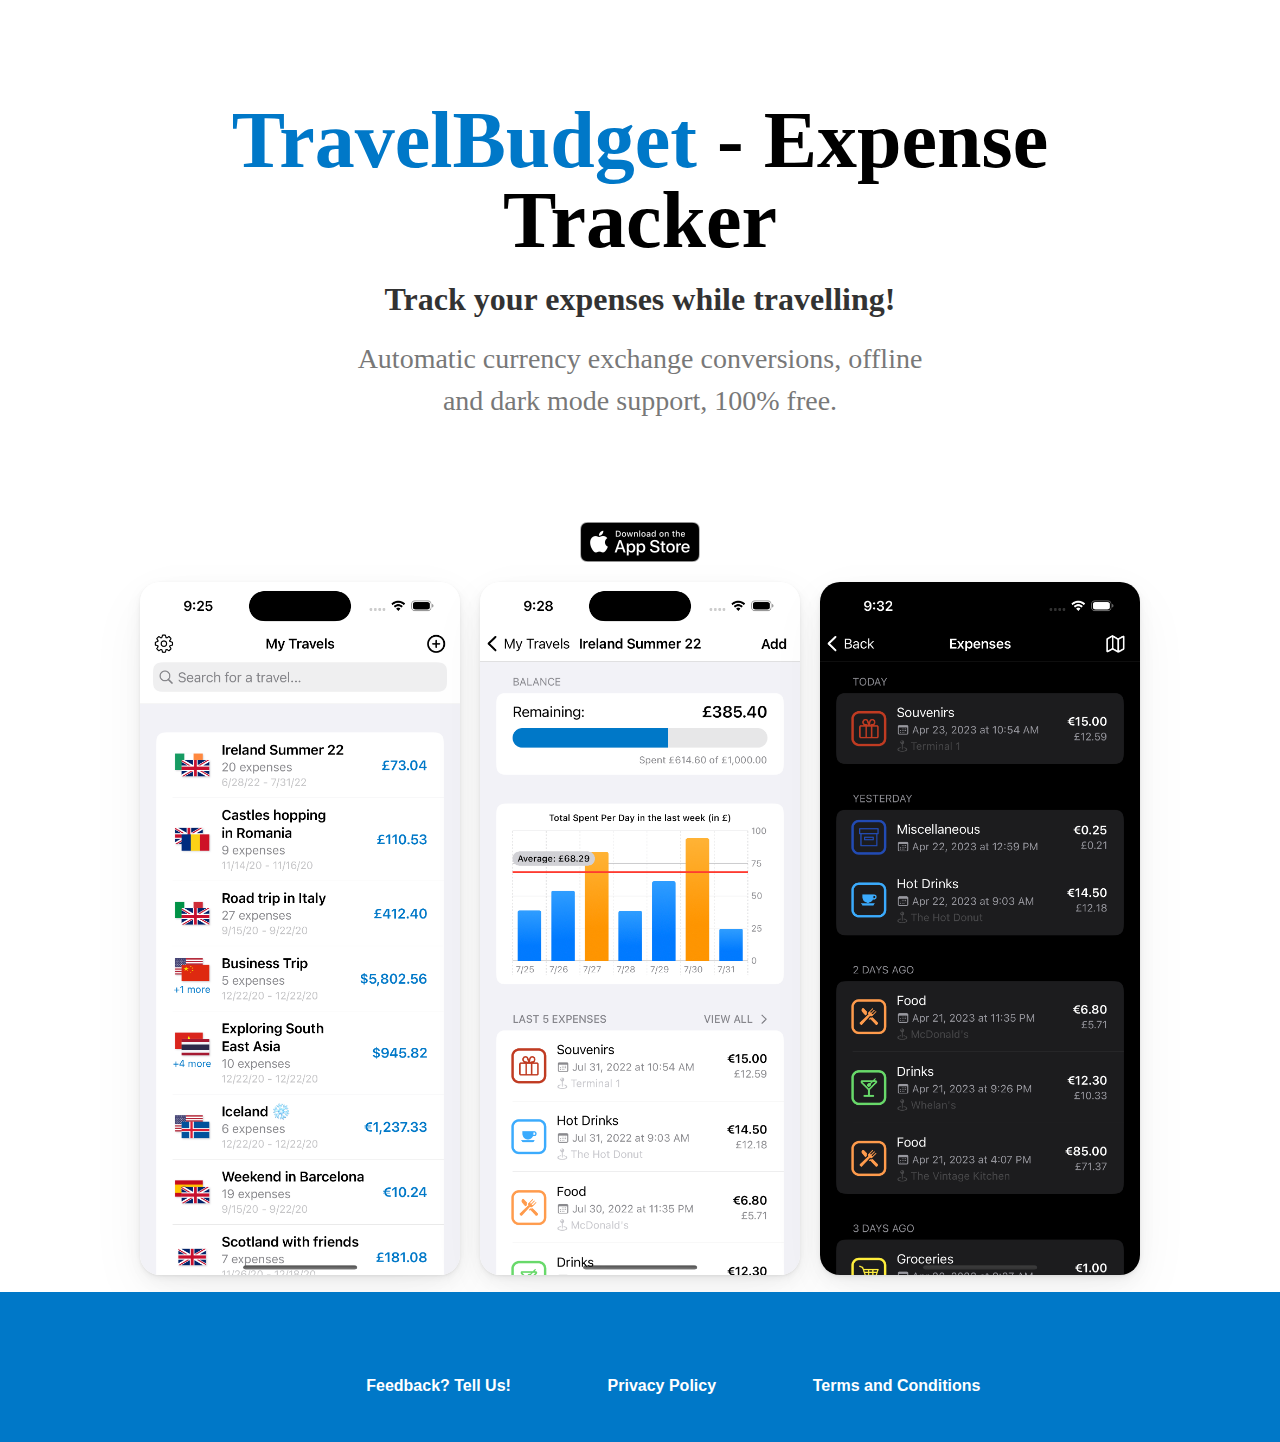
==== commit c539e1d3: "Update name" ====
--- a/index.html
+++ b/index.html
@@ -6,17 +6,17 @@
     
     <!-- End of headStart -->
     <meta name="viewport" content="width=device-width">
-    <title>Budgy - Expense Tracker</title>
+    <title>TravelBudget - Expense Tracker</title>
     <meta name="description" content="">
     <link rel="icon" href="./files/favicon.png">
     <!-- Open Graph / Facebook -->
     <meta property="og:type" content="website">
-    <meta property="og:title" content="Budgy - Expense Tracker">
-    <meta property="og:description" content="Budgy is an iOS to keep track of expenses while travelling">
+    <meta property="og:title" content="TravelBudget - Expense Tracker">
+    <meta property="og:description" content="TravelBudget is an iOS to keep track of expenses while travelling">
     <!-- Twitter -->
     <meta property="twitter:card" content="summary_large_image">
-    <meta property="twitter:title" content="Budgy - Expense Tracker">
-    <meta property="twitter:description" content="Budgy is an iOS to keep track of expenses while travelling">
+    <meta property="twitter:title" content="TravelBudget - Expense Tracker">
+    <meta property="twitter:description" content="TravelBudget is an iOS to keep track of expenses while travelling">
     
 <style data-framer-css-ssr-minified="" data-framer-components="framer-rW3DZ">html,body,#main{height:100%;margin:0;padding:0;box-sizing:border-box}:root{-webkit-font-smoothing:antialiased}*{box-sizing:border-box;-webkit-font-smoothing:inherit}h1,h2,h3,h4,h5,h6,p,figure{margin:0}body,input,textarea,select,button{font-size:12px;font-family:sans-serif}body{--token-5e960dff-6b90-4f0b-adb8-66611c7c3a86: rgb(87, 87, 87);--token-1d11e7c9-c5f2-405f-a513-4875194544c6: rgb(250, 249, 251);--token-cdf74645-5375-453d-83b0-a5d9ebf3a499: rgb(40, 205, 207);--token-88df606f-5878-4d12-aef5-80c1b2572188: rgb(168, 115, 232);--token-ff3bb76a-6ec0-4534-a512-77f06d5eaa3d: rgb(250, 245, 255);--token-1a5aa905-75a8-43dc-a9c8-5a9b6e98a9c2: rgb(0, 0, 0);--token-892e5b83-1349-4fe0-a72b-644287e4db25: rgb(255, 255, 255)}#__framer-badge-container{position:fixed;bottom:0;padding:20px;width:100%;display:flex;justify-content:right;pointer-events:none;z-index:314159}.__framer-badge{pointer-events:auto}[data-framer-component-type]{position:absolute}[data-framer-component-type=Text]{cursor:inherit}[data-framer-component-text-autosized] *{white-space:pre}[data-framer-component-type=Text]>*{text-align:var(--framer-text-alignment, start)}[data-framer-component-type=Text] span span,[data-framer-component-type=Text] p span,[data-framer-component-type=Text] h1 span,[data-framer-component-type=Text] h2 span,[data-framer-component-type=Text] h3 span,[data-framer-component-type=Text] h4 span,[data-framer-component-type=Text] h5 span,[data-framer-component-type=Text] h6 span{display:block}[data-framer-component-type=Text] span span span,[data-framer-component-type=Text] p span span,[data-framer-component-type=Text] h1 span span,[data-framer-component-type=Text] h2 span span,[data-framer-component-type=Text] h3 span span,[data-framer-component-type=Text] h4 span span,[data-framer-component-type=Text] h5 span span,[data-framer-component-type=Text] h6 span span{display:unset}[data-framer-component-type=Text] div div span,[data-framer-component-type=Text] a div span,[data-framer-component-type=Text] span span span,[data-framer-component-type=Text] p span span,[data-framer-component-type=Text] h1 span span,[data-framer-component-type=Text] h2 span span,[data-framer-component-type=Text] h3 span span,[data-framer-component-type=Text] h4 span span,[data-framer-component-type=Text] h5 span span,[data-framer-component-type=Text] h6 span span,[data-framer-component-type=Text] a{font-family:var(--font-family);font-style:var(--font-style);font-weight:min(calc(var(--framer-font-weight-increase, 0) + var(--font-weight, 400)),900);color:var(--text-color);letter-spacing:var(--letter-spacing);font-size:var(--font-size);text-transform:var(--text-transform);text-decoration:var(--text-decoration);line-height:var(--line-height)}[data-framer-component-type=Text] div div span,[data-framer-component-type=Text] a div span,[data-framer-component-type=Text] span span span,[data-framer-component-type=Text] p span span,[data-framer-component-type=Text] h1 span span,[data-framer-component-type=Text] h2 span span,[data-framer-component-type=Text] h3 span span,[data-framer-component-type=Text] h4 span span,[data-framer-component-type=Text] h5 span span,[data-framer-component-type=Text] h6 span span,[data-framer-component-type=Text] a{--font-family: var(--framer-font-family);--font-style: var(--framer-font-style);--font-weight: var(--framer-font-weight);--text-color: var(--framer-text-color);--letter-spacing: var(--framer-letter-spacing);--font-size: var(--framer-font-size);--text-transform: var(--framer-text-transform);--text-decoration: var(--framer-text-decoration);--line-height: var(--framer-line-height)}[data-framer-component-type=Text] a,[data-framer-component-type=Text] a div span,[data-framer-component-type=Text] a span span span,[data-framer-component-type=Text] a p span span,[data-framer-component-type=Text] a h1 span span,[data-framer-component-type=Text] a h2 span span,[data-framer-component-type=Text] a h3 span span,[data-framer-component-type=Text] a h4 span span,[data-framer-component-type=Text] a h5 span span,[data-framer-component-type=Text] a h6 span span{--font-family: var(--framer-link-font-family, var(--framer-font-family));--font-style: var(--framer-link-font-style, var(--framer-font-style));--font-weight: var(--framer-link-font-weight, var(--framer-font-weight));--text-color: var(--framer-link-text-color, var(--framer-text-color));--font-size: var(--framer-link-font-size, var(--framer-font-size));--text-transform: var(--framer-link-text-transform, var(--framer-text-transform));--text-decoration: var(--framer-link-text-decoration, var(--framer-text-decoration))}[data-framer-component-type=Text] a:hover,[data-framer-component-type=Text] a div span:hover,[data-framer-component-type=Text] a span span span:hover,[data-framer-component-type=Text] a p span span:hover,[data-framer-component-type=Text] a h1 span span:hover,[data-framer-component-type=Text] a h2 span span:hover,[data-framer-component-type=Text] a h3 span span:hover,[data-framer-component-type=Text] a h4 span span:hover,[data-framer-component-type=Text] a h5 span span:hover,[data-framer-component-type=Text] a h6 span span:hover{--font-family: var(--framer-link-hover-font-family, var(--framer-link-font-family, var(--framer-font-family)));--font-style: var(--framer-link-hover-font-style, var(--framer-link-font-style, var(--framer-font-style)));--font-weight: var(--framer-link-hover-font-weight, var(--framer-link-font-weight, var(--framer-font-weight)));--text-color: var(--framer-link-hover-text-color, var(--framer-link-text-color, var(--framer-text-color)));--font-size: var(--framer-link-hover-font-size, var(--framer-link-font-size, var(--framer-font-size)));--text-transform: var(--framer-link-hover-text-transform, var(--framer-link-text-transform, var(--framer-text-transform)));--text-decoration: var(--framer-link-hover-text-decoration, var(--framer-link-text-decoration, var(--framer-text-decoration)))}[data-framer-component-type=Text].isCurrent a,[data-framer-component-type=Text].isCurrent a div span,[data-framer-component-type=Text].isCurrent a span span span,[data-framer-component-type=Text].isCurrent a p span span,[data-framer-component-type=Text].isCurrent a h1 span span,[data-framer-component-type=Text].isCurrent a h2 span span,[data-framer-component-type=Text].isCurrent a h3 span span,[data-framer-component-type=Text].isCurrent a h4 span span,[data-framer-component-type=Text].isCurrent a h5 span span,[data-framer-component-type=Text].isCurrent a h6 span span{--font-family: var(--framer-link-current-font-family, var(--framer-link-font-family, var(--framer-font-family)));--font-style: var(--framer-link-current-font-style, var(--framer-link-font-style, var(--framer-font-style)));--font-weight: var(--framer-link-current-font-weight, var(--framer-link-font-weight, var(--framer-font-weight)));--text-color: var(--framer-link-current-text-color, var(--framer-link-text-color, var(--framer-text-color)));--font-size: var(--framer-link-current-font-size, var(--framer-link-font-size, var(--framer-font-size)));--text-transform: var(--framer-link-current-text-transform, var(--framer-link-text-transform, var(--framer-text-transform)));--text-decoration: var(--framer-link-current-text-decoration, var(--framer-link-text-decoration, var(--framer-text-decoration)))}p.framer-text,div.framer-text,h1.framer-text,h2.framer-text,h3.framer-text,h4.framer-text,h5.framer-text,h6.framer-text,ol.framer-text,ul.framer-text{margin:0;padding:0}p.framer-text,div.framer-text,h1.framer-text,h2.framer-text,h3.framer-text,h4.framer-text,h5.framer-text,h6.framer-text,li.framer-text,ol.framer-text,ul.framer-text,span.framer-text:not([data-text-fill]){font-family:var(--framer-font-family, Inter, sans-serif);font-style:var(--framer-font-style, normal);font-weight:var(--framer-font-weight, 400);color:var(--framer-text-color, #000);font-size:var(--framer-font-size, 16px);letter-spacing:var(--framer-letter-spacing, 0);text-transform:var(--framer-text-transform, none);text-decoration:var(--framer-text-decoration, none);line-height:var(--framer-line-height, 1.2em);text-align:var(--framer-text-alignment, start)}strong.framer-text{font-weight:bolder}em.framer-text{font-style:italic}p.framer-text:not(:first-child),div.framer-text:not(:first-child),h1.framer-text:not(:first-child),h2.framer-text:not(:first-child),h3.framer-text:not(:first-child),h4.framer-text:not(:first-child),h5.framer-text:not(:first-child),h6.framer-text:not(:first-child),ol.framer-text:not(:first-child),ul.framer-text:not(:first-child),.framer-image.framer-text:not(:first-child){margin-top:var(--framer-paragraph-spacing, 0)}.framer-text[data-text-fill]{display:inline-block;background-clip:text;-webkit-background-clip:text;-webkit-text-fill-color:transparent;padding:max(0em,calc(calc(1.3em - var(--framer-line-height, 1.3em)) / 2));margin:min(0em,calc(calc(1.3em - var(--framer-line-height, 1.3em)) / -2))}a.framer-text,a.framer-text span.framer-text:not([data-text-fill]){font-family:var(--framer-link-font-family, var(--framer-font-family, Inter, sans-serif));font-style:var(--framer-link-font-style, var(--framer-font-style, normal));font-weight:var(--framer-link-font-weight, var(--framer-font-weight, 400));color:var(--framer-link-text-color, var(--framer-text-color, #000));font-size:var(--framer-link-font-size, var(--framer-font-size, 16px));text-transform:var(--framer-link-text-transform, var(--framer-text-transform, none));text-decoration:var(--framer-link-text-decoration, var(--framer-text-decoration, none));cursor:var(--framer-custom-cursors, pointer)}a.framer-text:hover,a.framer-text:hover span.framer-text:not([data-text-fill]){font-family:var(--framer-link-hover-font-family, var(--framer-link-font-family, var(--framer-font-family, Inter, sans-serif)));font-style:var(--framer-link-hover-font-style, var(--framer-link-font-style, var(--framer-font-style, normal)));font-weight:var(--framer-link-hover-font-weight, var(--framer-link-font-weight, var(--framer-font-weight, 400)));color:var(--framer-link-hover-text-color, var(--framer-link-text-color, var(--framer-text-color, #000)));font-size:var(--framer-link-hover-font-size, var(--framer-link-font-size, var(--framer-font-size, 16px)));text-transform:var(--framer-link-hover-text-transform, var(--framer-link-text-transform, var(--framer-text-transform, none)));text-decoration:var(--framer-link-hover-text-decoration, var(--framer-link-text-decoration, var(--framer-text-decoration, none)))}a.framer-text[data-framer-page-link-current],a.framer-text[data-framer-page-link-current] span.framer-text:not([data-text-fill]){font-family:var(--framer-link-current-font-family, var(--framer-link-font-family, var(--framer-font-family, Inter, sans-serif)));font-style:var(--framer-link-current-font-style, var(--framer-link-font-style, var(--framer-font-style, normal)));font-weight:var(--framer-link-current-font-weight, var(--framer-link-font-weight, var(--framer-font-weight, 400)));color:var(--framer-link-current-text-color, var(--framer-link-text-color, var(--framer-text-color, #000)));font-size:var(--framer-link-current-font-size, var(--framer-link-font-size, var(--framer-font-size, 16px)));text-transform:var(--framer-link-current-text-transform, var(--framer-link-text-transform, var(--framer-text-transform, none)));text-decoration:var(--framer-link-current-text-decoration, var(--framer-link-text-decoration, var(--framer-text-decoration, none)))}a.framer-text[data-framer-page-link-current]:hover,a.framer-text[data-framer-page-link-current]:hover span.framer-text:not([data-text-fill]){font-family:var(--framer-link-hover-font-family, var(--framer-link-current-font-family, var(--framer-link-font-family, var(--framer-font-family, Inter, sans-serif))));font-style:var(--framer-link-hover-font-style, var(--framer-link-current-font-style, var(--framer-link-font-style, var(--framer-font-style, normal))));font-weight:var(--framer-link-hover-font-weight, var(--framer-link-current-font-weight, var(--framer-link-font-weight, var(--framer-font-weight, 400))));color:var(--framer-link-hover-text-color, var(--framer-link-current-text-color, var(--framer-link-text-color, var(--framer-text-color, #000))));font-size:var(--framer-link-hover-font-size, var(--framer-link-current-font-size, var(--framer-link-font-size, var(--framer-font-size, 16px))));text-transform:var(--framer-link-hover-text-transform, var(--framer-link-current-text-transform, var(--framer-link-text-transform, var(--framer-text-transform, none))));text-decoration:var(--framer-link-hover-text-decoration, var(--framer-link-current-text-decoration, var(--framer-link-text-decoration, var(--framer-text-decoration, none))))}.framer-image.framer-text{display:block;max-width:100%;height:auto}.text-styles-preset-reset.framer-text{--framer-font-family: Inter, sans-serif;--framer-font-style: normal;--framer-font-weight: 500;--framer-text-color: #000;--framer-font-size: 16px;--framer-letter-spacing: 0;--framer-text-transform: none;--framer-text-decoration: none;--framer-line-height: 1.2em;--framer-text-alignment: start}ul.framer-text,ol.framer-text{display:table;width:100%}li.framer-text{display:table-row;counter-increment:list-item;list-style:none}ol.framer-text>li.framer-text:before{display:table-cell;width:2.25ch;box-sizing:border-box;padding-right:.75ch;content:counter(list-item) ".";white-space:nowrap}ul.framer-text>li.framer-text:before{display:table-cell;width:2.25ch;box-sizing:border-box;padding-right:.75ch;content:"\2022"}.framer-text-module[style*=aspect-ratio]>:first-child{width:100%}@supports not (aspect-ratio: 1){.framer-text-module[style*=aspect-ratio]{position:relative}}@supports not (aspect-ratio: 1){.framer-text-module[style*=aspect-ratio]:before{content:"";display:block;padding-bottom:calc(100% / var(--aspect-ratio))}}@supports not (aspect-ratio: 1){.framer-text-module[style*=aspect-ratio]>:first-child{position:absolute;top:0;left:0;height:100%}}[data-framer-component-type=DeprecatedRichText]{cursor:inherit}[data-framer-component-type=DeprecatedRichText] .text-styles-preset-reset{--framer-font-family: Inter, sans-serif;--framer-font-style: normal;--framer-font-weight: 500;--framer-text-color: #000;--framer-font-size: 16px;--framer-letter-spacing: 0;--framer-text-transform: none;--framer-text-decoration: none;--framer-line-height: 1.2em;--framer-text-alignment: start}[data-framer-component-type=DeprecatedRichText] p,[data-framer-component-type=DeprecatedRichText] div,[data-framer-component-type=DeprecatedRichText] h1,[data-framer-component-type=DeprecatedRichText] h2,[data-framer-component-type=DeprecatedRichText] h3,[data-framer-component-type=DeprecatedRichText] h4,[data-framer-component-type=DeprecatedRichText] h5,[data-framer-component-type=DeprecatedRichText] h6{margin:0;padding:0}[data-framer-component-type=DeprecatedRichText] p,[data-framer-component-type=DeprecatedRichText] div,[data-framer-component-type=DeprecatedRichText] h1,[data-framer-component-type=DeprecatedRichText] h2,[data-framer-component-type=DeprecatedRichText] h3,[data-framer-component-type=DeprecatedRichText] h4,[data-framer-component-type=DeprecatedRichText] h5,[data-framer-component-type=DeprecatedRichText] h6,[data-framer-component-type=DeprecatedRichText] li,[data-framer-component-type=DeprecatedRichText] ol,[data-framer-component-type=DeprecatedRichText] ul,[data-framer-component-type=DeprecatedRichText] span:not([data-text-fill]){font-family:var(--framer-font-family, Inter, sans-serif);font-style:var(--framer-font-style, normal);font-weight:var(--framer-font-weight, 400);color:var(--framer-text-color, #000);font-size:var(--framer-font-size, 16px);letter-spacing:var(--framer-letter-spacing, 0);text-transform:var(--framer-text-transform, none);text-decoration:var(--framer-text-decoration, none);line-height:var(--framer-line-height, 1.2em);text-align:var(--framer-text-alignment, start)}[data-framer-component-type=DeprecatedRichText] p:not(:first-child),[data-framer-component-type=DeprecatedRichText] div:not(:first-child),[data-framer-component-type=DeprecatedRichText] h1:not(:first-child),[data-framer-component-type=DeprecatedRichText] h2:not(:first-child),[data-framer-component-type=DeprecatedRichText] h3:not(:first-child),[data-framer-component-type=DeprecatedRichText] h4:not(:first-child),[data-framer-component-type=DeprecatedRichText] h5:not(:first-child),[data-framer-component-type=DeprecatedRichText] h6:not(:first-child),[data-framer-component-type=DeprecatedRichText] ol:not(:first-child),[data-framer-component-type=DeprecatedRichText] ul:not(:first-child),[data-framer-component-type=DeprecatedRichText] .framer-image:not(:first-child){margin-top:var(--framer-paragraph-spacing, 0)}[data-framer-component-type=DeprecatedRichText] span[data-text-fill]{display:inline-block;background-clip:text;-webkit-background-clip:text;-webkit-text-fill-color:transparent}[data-framer-component-type=DeprecatedRichText] a,[data-framer-component-type=DeprecatedRichText] a span:not([data-text-fill]){font-family:var(--framer-link-font-family, var(--framer-font-family, Inter, sans-serif));font-style:var(--framer-link-font-style, var(--framer-font-style, normal));font-weight:var(--framer-link-font-weight, var(--framer-font-weight, 400));color:var(--framer-link-text-color, var(--framer-text-color, #000));font-size:var(--framer-link-font-size, var(--framer-font-size, 16px));text-transform:var(--framer-link-text-transform, var(--framer-text-transform, none));text-decoration:var(--framer-link-text-decoration, var(--framer-text-decoration, none))}[data-framer-component-type=DeprecatedRichText] a:hover,[data-framer-component-type=DeprecatedRichText] a:hover span:not([data-text-fill]){font-family:var(--framer-link-hover-font-family, var(--framer-link-font-family, var(--framer-font-family, Inter, sans-serif)));font-style:var(--framer-link-hover-font-style, var(--framer-link-font-style, var(--framer-font-style, normal)));font-weight:var(--framer-link-hover-font-weight, var(--framer-link-font-weight, var(--framer-font-weight, 400)));color:var(--framer-link-hover-text-color, var(--framer-link-text-color, var(--framer-text-color, #000)));font-size:var(--framer-link-hover-font-size, var(--framer-link-font-size, var(--framer-font-size, 16px)));text-transform:var(--framer-link-hover-text-transform, var(--framer-link-text-transform, var(--framer-text-transform, none)));text-decoration:var(--framer-link-hover-text-decoration, var(--framer-link-text-decoration, var(--framer-text-decoration, none)))}a[data-framer-page-link-current],a[data-framer-page-link-current] span:not([data-text-fill]){font-family:var(--framer-link-current-font-family, var(--framer-link-font-family, var(--framer-font-family, Inter, sans-serif)));font-style:var(--framer-link-current-font-style, var(--framer-link-font-style, var(--framer-font-style, normal)));font-weight:var(--framer-link-current-font-weight, var(--framer-link-font-weight, var(--framer-font-weight, 400)));color:var(--framer-link-current-text-color, var(--framer-link-text-color, var(--framer-text-color, #000)));font-size:var(--framer-link-current-font-size, var(--framer-link-font-size, var(--framer-font-size, 16px)));text-transform:var(--framer-link-current-text-transform, var(--framer-link-text-transform, var(--framer-text-transform, none)));text-decoration:var(--framer-link-current-text-decoration, var(--framer-link-text-decoration, var(--framer-text-decoration, none)))}a[data-framer-page-link-current]:hover,a[data-framer-page-link-current]:hover span:not([data-text-fill]){font-family:var(--framer-link-hover-font-family, var(--framer-link-current-font-family, var(--framer-link-font-family, var(--framer-font-family, Inter, sans-serif))));font-style:var(--framer-link-hover-font-style, var(--framer-link-current-font-style, var(--framer-link-font-style, var(--framer-font-style, normal))));font-weight:var(--framer-link-hover-font-weight, var(--framer-link-current-font-weight, var(--framer-link-font-weight, var(--framer-font-weight, 400))));color:var(--framer-link-hover-text-color, var(--framer-link-current-text-color, var(--framer-link-text-color, var(--framer-text-color, #000))));font-size:var(--framer-link-hover-font-size, var(--framer-link-current-font-size, var(--framer-link-font-size, var(--framer-font-size, 16px))));text-transform:var(--framer-link-hover-text-transform, var(--framer-link-current-text-transform, var(--framer-link-text-transform, var(--framer-text-transform, none))));text-decoration:var(--framer-link-hover-text-decoration, var(--framer-link-current-text-decoration, var(--framer-link-text-decoration, var(--framer-text-decoration, none))))}[data-framer-component-type=DeprecatedRichText] strong{font-weight:bolder}[data-framer-component-type=DeprecatedRichText] em{font-style:italic}[data-framer-component-type=DeprecatedRichText] .framer-image{display:block;max-width:100%;height:auto}[data-framer-component-type=DeprecatedRichText] ul,[data-framer-component-type=DeprecatedRichText] ol{display:table;width:100%;padding-left:0;margin:0}[data-framer-component-type=DeprecatedRichText] li{display:table-row;counter-increment:list-item;list-style:none}[data-framer-component-type=DeprecatedRichText] ol>li:before{display:table-cell;width:2.25ch;box-sizing:border-box;padding-right:.75ch;content:counter(list-item) ".";white-space:nowrap}[data-framer-component-type=DeprecatedRichText] ul>li:before{display:table-cell;width:2.25ch;box-sizing:border-box;padding-right:.75ch;content:"\2022"}:not([data-framer-generated])>[data-framer-stack-content-wrapper]>*,:not([data-framer-generated])>[data-framer-stack-content-wrapper]>[data-framer-component-type],:not([data-framer-generated])>[data-framer-stack-content-wrapper]>[data-framer-legacy-stack-gap-enabled]>*,:not([data-framer-generated])>[data-framer-stack-content-wrapper]>[data-framer-legacy-stack-gap-enabled]>[data-framer-component-type]{position:relative}.flexbox-gap-not-supported [data-framer-legacy-stack-gap-enabled=true]>*,[data-framer-legacy-stack-gap-enabled=true][data-framer-stack-flexbox-gap=false]{margin-top:calc(var(--stack-gap-y) / 2);margin-bottom:calc(var(--stack-gap-y) / 2);margin-right:calc(var(--stack-gap-x) / 2);margin-left:calc(var(--stack-gap-x) / 2)}[data-framer-stack-content-wrapper][data-framer-stack-gap-enabled=true]{row-gap:var(--stack-native-row-gap);column-gap:var(--stack-native-column-gap)}.flexbox-gap-not-supported [data-framer-stack-content-wrapper][data-framer-stack-gap-enabled=true]{row-gap:unset;column-gap:unset}.flexbox-gap-not-supported [data-framer-stack-direction-reverse=false] [data-framer-legacy-stack-gap-enabled=true]>*:first-child,[data-framer-stack-direction-reverse=false] [data-framer-legacy-stack-gap-enabled=true][data-framer-stack-flexbox-gap=false]>*:first-child,.flexbox-gap-not-supported [data-framer-stack-direction-reverse=true] [data-framer-legacy-stack-gap-enabled=true]>*:last-child,[data-framer-stack-direction-reverse=true] [data-framer-legacy-stack-gap-enabled=true][data-framer-stack-flexbox-gap=false]>*:last-child{margin-top:0;margin-left:0}.flexbox-gap-not-supported [data-framer-stack-direction-reverse=false] [data-framer-legacy-stack-gap-enabled=true]>*:last-child,[data-framer-stack-direction-reverse=false] [data-framer-legacy-stack-gap-enabled=true][data-framer-stack-flexbox-gap=false]>*:last-child,.flexbox-gap-not-supported [data-framer-stack-direction-reverse=true] [data-framer-legacy-stack-gap-enabled=true]>*:first-child,[data-framer-stack-direction-reverse=true] [data-framer-legacy-stack-gap-enabled=true][data-framer-stack-flexbox-gap=false]>*:first-child{margin-right:0;margin-bottom:0}NavigationContainer [data-framer-component-type=NavigationContainer]>*,[data-framer-component-type=NavigationContainer]>[data-framer-component-type]{position:relative}[data-framer-component-type=Scroll]::-webkit-scrollbar{display:none}[data-framer-component-type=ScrollContentWrapper]>*{position:relative}[data-framer-component-type=NativeScroll]{-webkit-overflow-scrolling:touch}[data-framer-component-type=NativeScroll]>*{position:relative}[data-framer-component-type=NativeScroll].direction-both{overflow-x:scroll;overflow-y:scroll}[data-framer-component-type=NativeScroll].direction-vertical{overflow-x:hidden;overflow-y:scroll}[data-framer-component-type=NativeScroll].direction-horizontal{overflow-x:scroll;overflow-y:hidden}[data-framer-component-type=NativeScroll].direction-vertical>*{width:100%!important}[data-framer-component-type=NativeScroll].direction-horizontal>*{height:100%!important}[data-framer-component-type=NativeScroll].scrollbar-hidden::-webkit-scrollbar{display:none}[data-framer-component-type=PageContentWrapper]>*,[data-framer-component-type=PageContentWrapper]>[data-framer-component-type]{position:relative}[data-framer-component-type=DeviceComponent].no-device>*{width:100%!important;height:100%!important}[data-is-present=false],[data-is-present=false] *{pointer-events:none!important}[data-framer-cursor=pointer]{cursor:pointer}[data-framer-cursor=grab]{cursor:grab}[data-framer-cursor=grab]:active{cursor:grabbing}[data-framer-component-type=Frame] *,[data-framer-component-type=Stack] *{pointer-events:auto}[data-framer-generated] *{pointer-events:unset}.svgContainer svg{display:block}[data-reset=button]{border-width:0;padding:0}.framer-rW3DZ [data-border=true]:after{content:"";border-width:var(--border-top-width, 0) var(--border-right-width, 0) var(--border-bottom-width, 0) var(--border-left-width, 0);border-color:var(--border-color, none);border-style:var(--border-style, none);width:100%;height:100%;position:absolute;box-sizing:border-box;left:0;top:0;border-radius:inherit;pointer-events:none}.framer-rW3DZ .framer-lux5qc{display:block}.framer-rW3DZ .framer-72rtr7{align-content:center;align-items:center;background-color:#fff;display:flex;flex-direction:column;flex-wrap:nowrap;gap:0px;height:1442px;justify-content:flex-start;overflow:visible;padding:0;position:relative;width:1200px}.framer-rW3DZ .framer-veng3l{align-content:center;align-items:center;background-color:#fff;display:flex;flex:none;flex-direction:column;flex-wrap:nowrap;gap:60px;height:min-content;justify-content:flex-start;overflow:hidden;padding:100px;position:relative;width:100%}.framer-rW3DZ .framer-3h8uc1{align-content:center;align-items:center;display:flex;flex:none;flex-direction:column;flex-wrap:nowrap;gap:20px;height:min-content;justify-content:flex-start;max-width:900px;overflow:visible;padding:0;position:relative;width:100%}.framer-rW3DZ .framer-16kkiv9{--framer-link-text-color: #0099ff;--framer-link-text-decoration: underline;--framer-paragraph-spacing: 0px;flex:none;height:auto;overflow:visible;position:relative;white-space:pre-wrap;width:100%;word-break:break-word;word-wrap:break-word}.framer-rW3DZ .framer-dzznwo,.framer-rW3DZ .framer-1ee2mxa{--framer-link-text-color: #0099ff;--framer-link-text-decoration: underline;--framer-paragraph-spacing: 0px;flex:none;height:auto;opacity:.8;overflow:hidden;position:relative;white-space:pre-wrap;width:600px;word-break:break-word;word-wrap:break-word}.framer-rW3DZ .framer-bnx2x1-container{flex:none;height:50px;position:relative;width:auto}.framer-rW3DZ .framer-1nu6eih{align-content:center;align-items:center;background-color:#fff;display:flex;flex:1 0 0px;flex-direction:column;flex-wrap:wrap;gap:0px;height:1px;justify-content:center;overflow:hidden;padding:100px 40px;position:relative;width:100%}.framer-rW3DZ .framer-1w7ch36{align-content:center;align-items:center;display:flex;flex:none;flex-direction:row;flex-wrap:wrap;gap:20px;height:min-content;justify-content:center;max-width:90%;overflow:visible;padding:0;position:relative;width:90%}.framer-rW3DZ .framer-1km3185{border-radius:20px;box-shadow:0 .796841278193901px 2.3905238345817033px -.625px #0000000d,0 2.413677098392273px 7.2410312951768185px -1.25px #0000000d,0 6.3802836426702925px 19.140850928010877px -1.875px #0000000d,0 20px 60px -2.5px #0000000d;flex:none;height:693px;max-height:693px;max-width:320px;min-height:693px;min-width:320px;position:relative;width:320px}.framer-rW3DZ .framer-1v2rubb{align-content:center;align-items:center;display:flex;flex:none;flex-direction:row;flex-wrap:nowrap;gap:15px;height:min-content;justify-content:flex-start;left:50%;overflow:hidden;padding:0;position:absolute;top:0;transform:translate(-50%);width:320px}.framer-rW3DZ .framer-1buybz6,.framer-rW3DZ .framer-di24h6{align-content:flex-start;align-items:flex-start;display:flex;flex:none;flex-direction:column;flex-wrap:nowrap;gap:0px;height:min-content;justify-content:center;min-height:28px;overflow:hidden;padding:0;position:relative;width:200px}.framer-rW3DZ .framer-1f3de3a{align-content:center;align-items:center;border-radius:20px;box-shadow:0 .796841278193901px 2.3905238345817033px -.625px #0000000d,0 2.413677098392273px 7.2410312951768185px -1.25px #0000000d,0 6.3802836426702925px 19.140850928010877px -1.875px #0000000d,0 20px 60px -2.5px #0000000d;display:flex;flex:none;flex-direction:column;flex-wrap:wrap;gap:0px;height:693px;justify-content:flex-start;max-height:693px;max-width:320px;min-height:693px;min-width:320px;padding:0;position:relative;width:320px}.framer-rW3DZ .framer-iukvon{align-content:center;align-items:center;border-radius:20px;box-shadow:0 .796841278193901px 2.3905238345817033px -.625px #0000000d,0 2.413677098392273px 7.2410312951768185px -1.25px #0000000d,0 6.3802836426702925px 19.140850928010877px -1.875px #0000000d,0 20px 60px -2.5px #0000000d;display:flex;flex:none;flex-direction:column;flex-wrap:wrap;gap:0px;height:693px;justify-content:flex-start;max-height:693px;max-width:693px;min-height:320px;min-width:320px;padding:0;position:relative;width:320px}.framer-rW3DZ .framer-1clw7ru{align-content:center;align-items:center;display:flex;flex:none;flex-direction:row;flex-wrap:nowrap;gap:15px;height:min-content;justify-content:flex-start;overflow:hidden;padding:0;position:relative;width:100%}.framer-rW3DZ .framer-1s7csf8{align-content:flex-start;align-items:flex-start;background-color:#0078c8;display:flex;flex:none;flex-direction:row;flex-wrap:nowrap;gap:30px;height:150px;justify-content:center;overflow:visible;padding:70px 100px 0;position:relative;width:100%}.framer-rW3DZ .framer-1jtlttf,.framer-rW3DZ .framer-e05gl1,.framer-rW3DZ .framer-ai5vua{--framer-link-text-color: #0099ff;--framer-link-text-decoration: underline;--framer-paragraph-spacing: 0px;flex:none;height:auto;position:relative;white-space:pre;width:auto}@supports (background: -webkit-named-image(i)) and (not (scale:1)){.framer-rW3DZ .framer-72rtr7,.framer-rW3DZ .framer-veng3l,.framer-rW3DZ .framer-3h8uc1,.framer-rW3DZ .framer-1nu6eih,.framer-rW3DZ .framer-1w7ch36,.framer-rW3DZ .framer-1v2rubb,.framer-rW3DZ .framer-1buybz6,.framer-rW3DZ .framer-1f3de3a,.framer-rW3DZ .framer-iukvon,.framer-rW3DZ .framer-1clw7ru,.framer-rW3DZ .framer-di24h6,.framer-rW3DZ .framer-1s7csf8{gap:0px}.framer-rW3DZ .framer-72rtr7>*,.framer-rW3DZ .framer-1nu6eih>*,.framer-rW3DZ .framer-1buybz6>*,.framer-rW3DZ .framer-1f3de3a>*,.framer-rW3DZ .framer-iukvon>*,.framer-rW3DZ .framer-di24h6>*{margin:0}.framer-rW3DZ .framer-72rtr7>:first-child,.framer-rW3DZ .framer-veng3l>:first-child,.framer-rW3DZ .framer-3h8uc1>:first-child,.framer-rW3DZ .framer-1nu6eih>:first-child,.framer-rW3DZ .framer-1buybz6>:first-child,.framer-rW3DZ .framer-1f3de3a>:first-child,.framer-rW3DZ .framer-iukvon>:first-child,.framer-rW3DZ .framer-di24h6>:first-child{margin-top:0}.framer-rW3DZ .framer-72rtr7>:last-child,.framer-rW3DZ .framer-veng3l>:last-child,.framer-rW3DZ .framer-3h8uc1>:last-child,.framer-rW3DZ .framer-1nu6eih>:last-child,.framer-rW3DZ .framer-1buybz6>:last-child,.framer-rW3DZ .framer-1f3de3a>:last-child,.framer-rW3DZ .framer-iukvon>:last-child,.framer-rW3DZ .framer-di24h6>:last-child{margin-bottom:0}.framer-rW3DZ .framer-veng3l>*{margin:30px 0}.framer-rW3DZ .framer-3h8uc1>*{margin:10px 0}.framer-rW3DZ .framer-1w7ch36>*{margin:0 10px}.framer-rW3DZ .framer-1w7ch36>:first-child,.framer-rW3DZ .framer-1v2rubb>:first-child,.framer-rW3DZ .framer-1clw7ru>:first-child,.framer-rW3DZ .framer-1s7csf8>:first-child{margin-left:0}.framer-rW3DZ .framer-1w7ch36>:last-child,.framer-rW3DZ .framer-1v2rubb>:last-child,.framer-rW3DZ .framer-1clw7ru>:last-child,.framer-rW3DZ .framer-1s7csf8>:last-child{margin-right:0}.framer-rW3DZ .framer-1v2rubb>*,.framer-rW3DZ .framer-1clw7ru>*{margin:0 7.5px}.framer-rW3DZ .framer-1s7csf8>*{margin:0 15px}}@media (min-width: 1200px){.framer-rW3DZ .hidden-72rtr7{display:none!important}}@media (min-width: 810px) and (max-width: 1199px){.framer-rW3DZ .hidden-czwtv8{display:none!important}.framer-rW3DZ .framer-72rtr7{height:min-content;overflow:hidden;width:810px}.framer-rW3DZ .framer-1nu6eih{flex:none;height:min-content;padding:80px 40px}.framer-rW3DZ .framer-iukvon{max-width:320px;min-height:693px}}@media (max-width: 809px){.framer-rW3DZ .hidden-1v7hleh{display:none!important}.framer-rW3DZ .framer-72rtr7{height:min-content;overflow:hidden;width:390px}.framer-rW3DZ .framer-veng3l{padding:80px 20px 100px}.framer-rW3DZ .framer-1ee2mxa{width:100%}.framer-rW3DZ .framer-1nu6eih{flex:none;height:min-content;padding:100px 20px}.framer-rW3DZ .framer-1w7ch36{flex-direction:column}.framer-rW3DZ .framer-1f3de3a{height:min-content;width:100%}.framer-rW3DZ .framer-1s7csf8{align-content:center;align-items:center;flex-direction:column;gap:40px;padding:100px}@supports (background: -webkit-named-image(i)) and (not (scale:1)){.framer-rW3DZ .framer-1w7ch36,.framer-rW3DZ .framer-1s7csf8{gap:0px}.framer-rW3DZ .framer-1w7ch36>*{margin:10px 0}.framer-rW3DZ .framer-1w7ch36>:first-child,.framer-rW3DZ .framer-1s7csf8>:first-child{margin-top:0}.framer-rW3DZ .framer-1w7ch36>:last-child,.framer-rW3DZ .framer-1s7csf8>:last-child{margin-bottom:0}.framer-rW3DZ .framer-1s7csf8>*{margin:20px 0}}}.framer-Rd0gm .framer-styles-preset-14tzz1u:not(.rich-text-wrapper),.framer-Rd0gm .framer-styles-preset-14tzz1u.rich-text-wrapper h3,.framer-Rd0gm .framer-styles-preset-14tzz1u.rich-text-wrapper [data-preset-tag=h3]{--framer-font-family: "Outfit", serif;--framer-font-size: 32px;--framer-font-style: normal;--framer-font-weight: 600;--framer-letter-spacing: 0px;--framer-line-height: 1.2em;--framer-paragraph-spacing: 0px;--framer-text-alignment: start;--framer-text-color: var(--token-1a5aa905-75a8-43dc-a9c8-5a9b6e98a9c2, #000000);--framer-text-decoration: none;--framer-text-transform: none}@media (max-width: 1199px) and (min-width: 810px){.framer-Rd0gm .framer-styles-preset-14tzz1u:not(.rich-text-wrapper),.framer-Rd0gm .framer-styles-preset-14tzz1u.rich-text-wrapper h3,.framer-Rd0gm .framer-styles-preset-14tzz1u.rich-text-wrapper [data-preset-tag=h3]{--framer-font-family: "Outfit", serif;--framer-font-size: 18px;--framer-font-style: normal;--framer-font-weight: 600;--framer-letter-spacing: 0px;--framer-line-height: 1.2em;--framer-paragraph-spacing: 0px;--framer-text-alignment: start;--framer-text-color: var(--token-1a5aa905-75a8-43dc-a9c8-5a9b6e98a9c2, #000000);--framer-text-decoration: none;--framer-text-transform: none}}@media (max-width: 809px) and (min-width: 0px){.framer-Rd0gm .framer-styles-preset-14tzz1u:not(.rich-text-wrapper),.framer-Rd0gm .framer-styles-preset-14tzz1u.rich-text-wrapper h3,.framer-Rd0gm .framer-styles-preset-14tzz1u.rich-text-wrapper [data-preset-tag=h3]{--framer-font-family: "Outfit", serif;--framer-font-size: 14px;--framer-font-style: normal;--framer-font-weight: 600;--framer-letter-spacing: 0px;--framer-line-height: 1.2em;--framer-paragraph-spacing: 0px;--framer-text-alignment: start;--framer-text-color: var(--token-1a5aa905-75a8-43dc-a9c8-5a9b6e98a9c2, #000000);--framer-text-decoration: none;--framer-text-transform: none}}.framer-Gpltq .framer-styles-preset-1lk11sa:not(.rich-text-wrapper),.framer-Gpltq .framer-styles-preset-1lk11sa.rich-text-wrapper p,.framer-Gpltq .framer-styles-preset-1lk11sa.rich-text-wrapper [data-preset-tag=p]{--framer-font-family: "Outfit", serif;--framer-font-size: 28px;--framer-font-style: normal;--framer-font-weight: 400;--framer-letter-spacing: 0px;--framer-line-height: 1.5em;--framer-paragraph-spacing: 0px;--framer-text-alignment: start;--framer-text-color: var(--token-5e960dff-6b90-4f0b-adb8-66611c7c3a86, #757575);--framer-text-decoration: none;--framer-text-transform: none}@media (max-width: 1199px) and (min-width: 810px){.framer-Gpltq .framer-styles-preset-1lk11sa:not(.rich-text-wrapper),.framer-Gpltq .framer-styles-preset-1lk11sa.rich-text-wrapper p,.framer-Gpltq .framer-styles-preset-1lk11sa.rich-text-wrapper [data-preset-tag=p]{--framer-font-family: "Outfit", serif;--framer-font-size: 28px;--framer-font-style: normal;--framer-font-weight: 400;--framer-letter-spacing: 0px;--framer-line-height: 1.5em;--framer-paragraph-spacing: 0px;--framer-text-alignment: start;--framer-text-color: var(--token-5e960dff-6b90-4f0b-adb8-66611c7c3a86, #757575);--framer-text-decoration: none;--framer-text-transform: none}}@media (max-width: 809px) and (min-width: 0px){.framer-Gpltq .framer-styles-preset-1lk11sa:not(.rich-text-wrapper),.framer-Gpltq .framer-styles-preset-1lk11sa.rich-text-wrapper p,.framer-Gpltq .framer-styles-preset-1lk11sa.rich-text-wrapper [data-preset-tag=p]{--framer-font-family: "Outfit", serif;--framer-font-size: 24px;--framer-font-style: normal;--framer-font-weight: 400;--framer-letter-spacing: 0px;--framer-line-height: 1.5em;--framer-paragraph-spacing: 0px;--framer-text-alignment: start;--framer-text-color: var(--token-5e960dff-6b90-4f0b-adb8-66611c7c3a86, #757575);--framer-text-decoration: none;--framer-text-transform: none}}.framer-WVTQp .framer-styles-preset-1rdy2h6:not(.rich-text-wrapper),.framer-WVTQp .framer-styles-preset-1rdy2h6.rich-text-wrapper p,.framer-WVTQp .framer-styles-preset-1rdy2h6.rich-text-wrapper [data-preset-tag=p]{--framer-font-family: "Outfit", serif;--framer-font-size: 24px;--framer-font-style: normal;--framer-font-weight: 400;--framer-letter-spacing: 0px;--framer-line-height: 1.5em;--framer-paragraph-spacing: 0px;--framer-text-alignment: start;--framer-text-color: var(--token-5e960dff-6b90-4f0b-adb8-66611c7c3a86, #575757);--framer-text-decoration: none;--framer-text-transform: none}@media (max-width: 1199px) and (min-width: 810px){.framer-WVTQp .framer-styles-preset-1rdy2h6:not(.rich-text-wrapper),.framer-WVTQp .framer-styles-preset-1rdy2h6.rich-text-wrapper p,.framer-WVTQp .framer-styles-preset-1rdy2h6.rich-text-wrapper [data-preset-tag=p]{--framer-font-family: "Outfit", serif;--framer-font-size: 24px;--framer-font-style: normal;--framer-font-weight: 400;--framer-letter-spacing: 0px;--framer-line-height: 1.5em;--framer-paragraph-spacing: 0px;--framer-text-alignment: start;--framer-text-color: var(--token-5e960dff-6b90-4f0b-adb8-66611c7c3a86, #575757);--framer-text-decoration: none;--framer-text-transform: none}}@media (max-width: 809px) and (min-width: 0px){.framer-WVTQp .framer-styles-preset-1rdy2h6:not(.rich-text-wrapper),.framer-WVTQp .framer-styles-preset-1rdy2h6.rich-text-wrapper p,.framer-WVTQp .framer-styles-preset-1rdy2h6.rich-text-wrapper [data-preset-tag=p]{--framer-font-family: "Outfit", serif;--framer-font-size: 24px;--framer-font-style: normal;--framer-font-weight: 400;--framer-letter-spacing: 0px;--framer-line-height: 1.5em;--framer-paragraph-spacing: 0px;--framer-text-alignment: start;--framer-text-color: var(--token-5e960dff-6b90-4f0b-adb8-66611c7c3a86, #575757);--framer-text-decoration: none;--framer-text-transform: none}}.framer-EJWsZ [data-border=true]:after{content:"";border-width:var(--border-top-width, 0) var(--border-right-width, 0) var(--border-bottom-width, 0) var(--border-left-width, 0);border-color:var(--border-color, none);border-style:var(--border-style, none);width:100%;height:100%;position:absolute;box-sizing:border-box;left:0;top:0;border-radius:inherit;pointer-events:none}@supports (aspect-ratio: 1){body{--framer-aspect-ratio-supported: auto}}.framer-EJWsZ *{box-sizing:border-box}.framer-EJWsZ .framer-1p154j5{position:relative;overflow:hidden;width:min-content;height:50px;display:flex;flex-direction:row;justify-content:flex-start;align-content:center;align-items:center;flex-wrap:nowrap;gap:0px;padding:0;text-decoration:none}.framer-EJWsZ .framer-15935mu,.framer-EJWsZ .framer-1p6ewpo{position:relative;overflow:visible;width:min-content;height:min-content;flex:none;display:flex;flex-direction:row;justify-content:center;align-content:center;align-items:center;flex-wrap:nowrap;gap:10px;padding:0}.framer-EJWsZ .framer-eli6en{position:relative;width:150px;height:50px;flex:none}.framer-EJWsZ .framer-1o9w0dv{position:relative;width:170px;height:50px;flex:none}@supports (background: -webkit-named-image(i)) and (not (font-palette:dark)){.framer-EJWsZ framer-1p154j5>*{margin:0}.framer-EJWsZ framer-1p154j5>:first-child,.framer-EJWsZ framer-15935mu>:first-child,.framer-EJWsZ framer-1p6ewpo>:first-child{margin-left:0}.framer-EJWsZ framer-1p154j5>:last-child,.framer-EJWsZ framer-15935mu>:last-child,.framer-EJWsZ framer-1p6ewpo>:last-child{margin-right:0}.framer-EJWsZ framer-15935mu>*,.framer-EJWsZ framer-1p6ewpo>*{margin:0 5px}}.framer-EJWsZ.framer-v-14y1k7m .framer-1p154j5{width:min-content;height:50px}.framer-EJWsZ.framer-v-1p154j5 .framer-1p154j5,.framer-EJWsZ.framer-v-1p154j5 .framer-1p154j5,.framer-EJWsZ.framer-v-14y1k7m .framer-1p154j5,.framer-EJWsZ.framer-v-14y1k7m .framer-1p154j5{cursor:pointer}.ssr-variant{display:contents}
 </style>
@@ -33,7 +33,7 @@
                 <header class="framer-veng3l">
                     <div class="framer-3h8uc1" style="opacity: 1; transform: none;">
                         <div class="framer-16kkiv9" style="outline:none;display:flex;flex-direction:column;justify-content:flex-start;flex-shrink:0;transform:none">
-                            <h1 style="--font-selector:R0Y7T3V0Zml0LTYwMA==;--framer-font-family:&quot;Outfit&quot;, serif;--framer-font-size:80px;--framer-font-weight:600;--framer-line-height:1em;--framer-text-alignment:center" class="framer-text"><span style="--framer-text-color:rgb(0, 120, 200)" class="framer-text">Budgy</span> - Expense Tracker<!-- --></h1>
+                            <h1 style="--font-selector:R0Y7T3V0Zml0LTYwMA==;--framer-font-family:&quot;Outfit&quot;, serif;--framer-font-size:80px;--framer-font-weight:600;--framer-line-height:1em;--framer-text-alignment:center" class="framer-text"><span style="--framer-text-color:rgb(0, 120, 200)" class="framer-text">TravelBudget</span> - Expense Tracker<!-- --></h1>
                         </div>
                         <div class="framer-dzznwo" style="outline:none;display:flex;flex-direction:column;justify-content:flex-start;flex-shrink:0;transform:none">
                             <h3 class="framer-text framer-styles-preset-14tzz1u" data-styles-preset="i9nupOoF_" style="--framer-text-alignment:center">Track your expenses while travelling!</h3>
@@ -78,7 +78,7 @@
         </div>
         <div class="framer-1s7csf8">
             <div class="framer-1jtlttf" style="outline:none;display:flex;flex-direction:column;justify-content:flex-start;flex-shrink:0;transform:none" data-framer-component-type="RichTextContainer">
-                <a href="mailto:feedback@budgy.info" style="text-decoration:none">
+                <a href="mailto:feedback@travelbudget.app" style="text-decoration:none">
                     <span style="--font-selector:SW50ZXItU2VtaUJvbGQ=;--framer-font-family:&quot;Inter-SemiBold&quot;, &quot;Inter&quot;, sans-serif;--framer-font-weight:600;--framer-text-color:var(--token-892e5b83-1349-4fe0-a72b-644287e4db25, rgb(255, 255, 255))" class="framer-text">Feedback? Tell Us!</span>
                 </a>
             </div>
